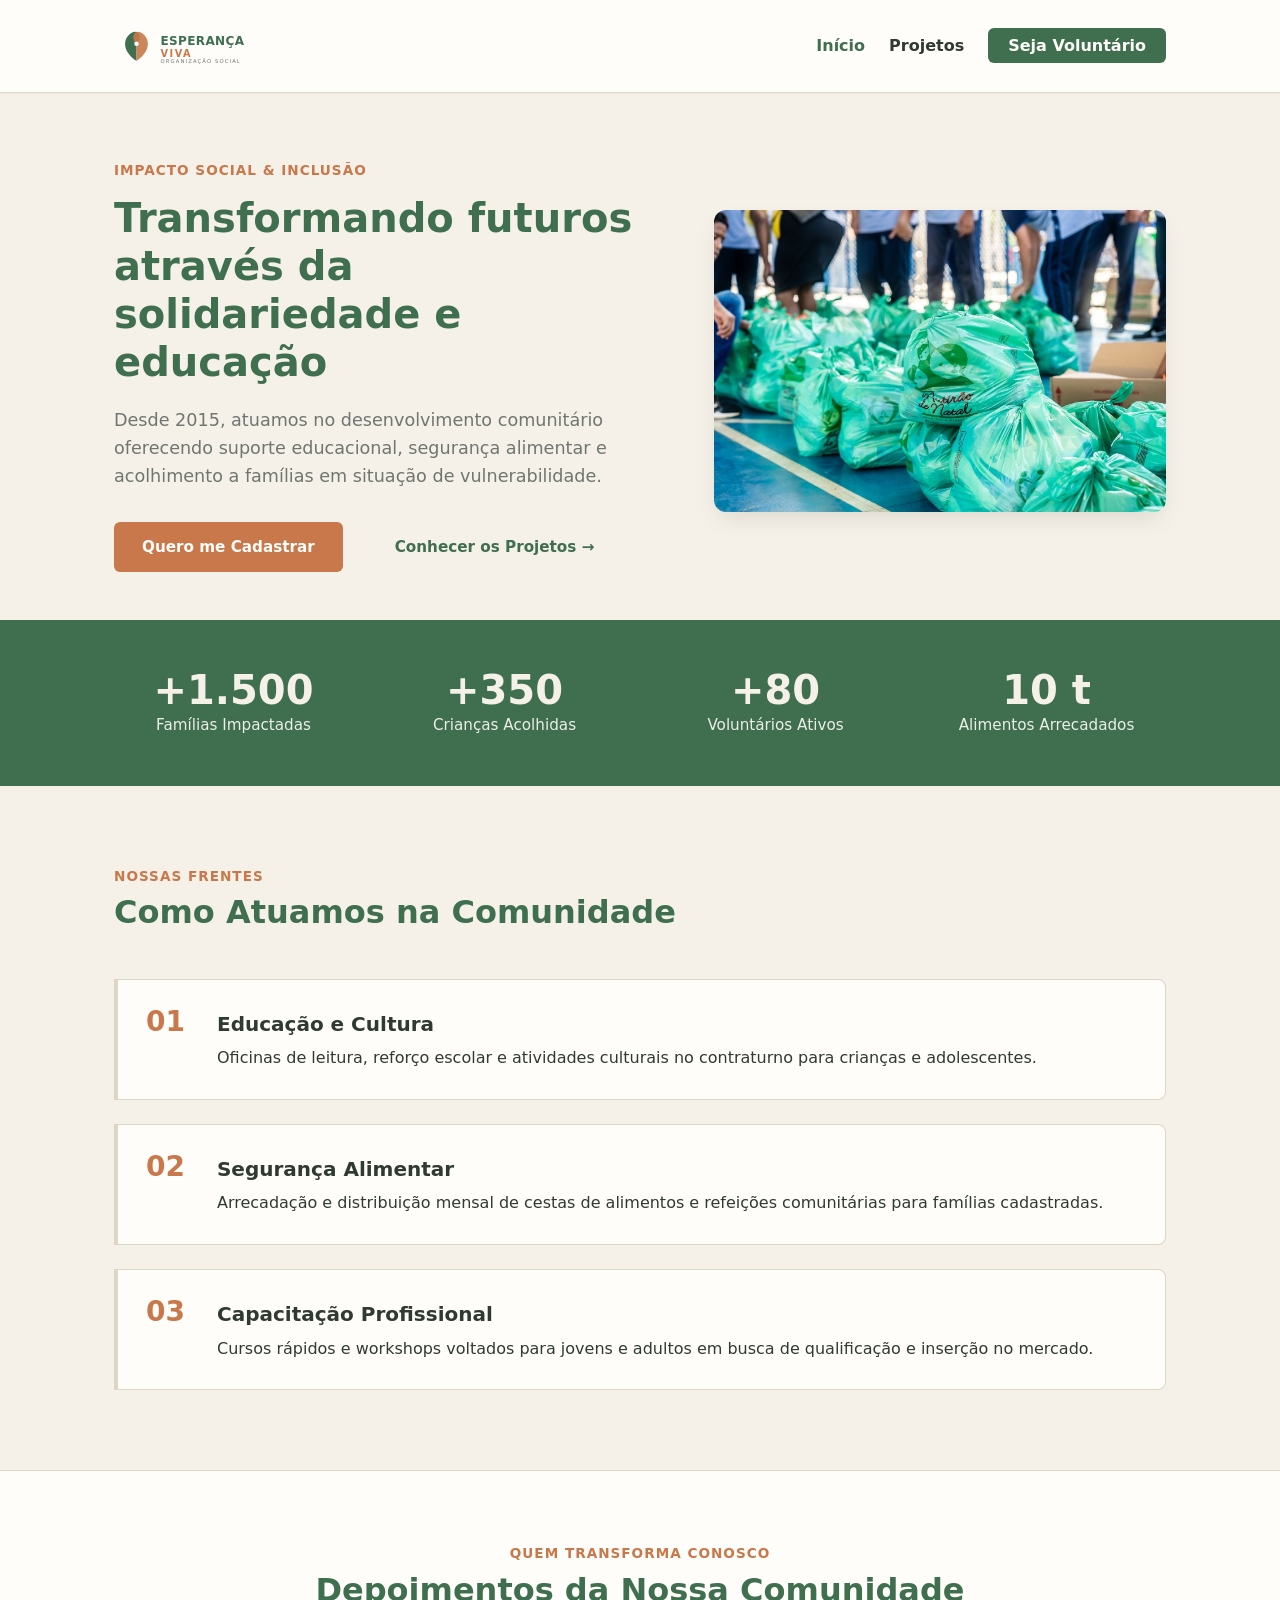
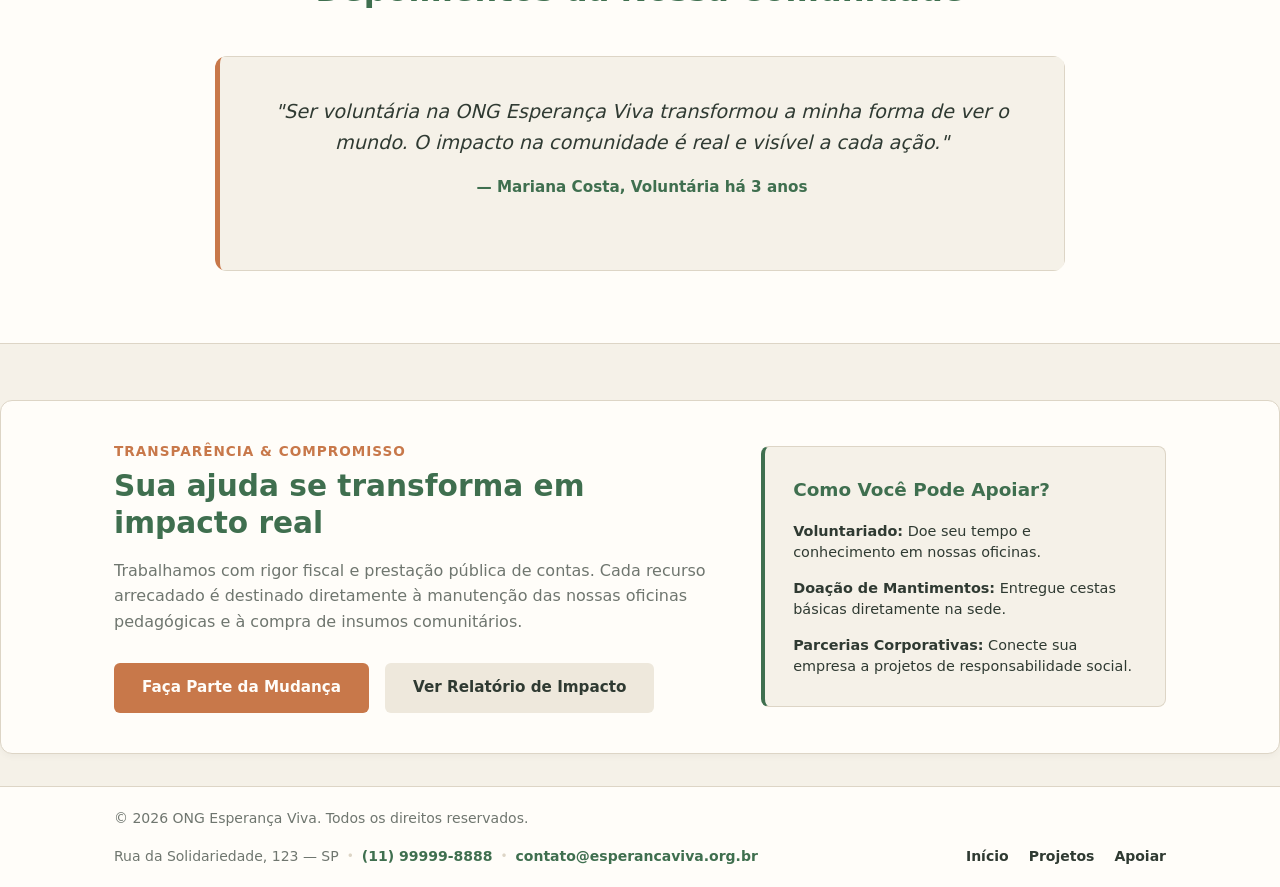
==== index.html @ 97c02c80 "feat: finalização do site institucional da ONG Esperança Viva com validação W3C" ====
<!DOCTYPE html>
<html lang="pt-BR">
<head>
  <meta charset="UTF-8">
  <meta name="viewport" content="width=device-width, initial-scale=1.0">
  <meta name="description" content="ONG Esperança Viva - Promovendo inclusão social, educação e transformação comunitária.">
  <title>ONG Esperança Viva - Transformação e Inclusão Social</title>
  <!-- Favicon do Site -->
  <link rel="icon" type="image/svg+xml" href="assets/img/favicon.svg">
  <link rel="stylesheet" href="assets/css/style.css?v=5.0">
</head>
<body>

  <!-- Cabeçalho Institucional -->
  <header class="header-site">
    <a href="#conteudo-principal" class="sr-only">Pular para o conteúdo principal</a>
    
    <div class="container header-container">
      <a href="index.html" class="logo-container">
        <img src="assets/img/logo.svg" alt="Logotipo da ONG Esperança Viva com duas mãos entrelaçadas formando um coração" width="180" height="60">
      </a>

      <!-- Navegação Principal -->
      <nav aria-label="Navegação Principal">
        <ul>
          <li><a href="index.html" aria-current="page">Início</a></li>
          <li><a href="projetos.html">Projetos</a></li>
          <li><a href="cadastro.html" class="btn-nav">Seja Voluntário</a></li>
        </ul>
      </nav>
    </div>
  </header>

  <!-- Conteúdo Principal -->
  <main id="conteudo-principal">

    <!-- 1. Hero Section Fluida -->
    <section class="hero-section" aria-labelledby="titulo-hero">
      <div class="container hero-grid">
        <div class="hero-textos">
          <span class="tag-destaque">Impacto Social &amp; Inclusão</span>
          <h1 id="titulo-hero">Transformando futuros através da solidariedade e educação</h1>
          <p class="hero-descricao">
            Desde 2015, atuamos no desenvolvimento comunitário oferecendo suporte educacional, 
            segurança alimentar e acolhimento a famílias em situação de vulnerabilidade.
          </p>
          <div class="hero-cta">
            <a href="cadastro.html" class="btn btn-primario">Quero me Cadastrar</a>
            <a href="projetos.html" class="btn btn-link">Conhecer os Projetos &rarr;</a>
          </div>
        </div>
        
        <figure class="hero-media">
          <img src="assets/img/voluntarios-acao.jpeg" 
               alt="Grupo de voluntários sorridentes organizando cestas básicas e material escolar." 
               width="800" height="450">
        </figure>
      </div>
    </section>

    <!-- 2. Faixa de Métricas de Impacto -->
    <section class="metricas-banner" aria-label="Métricas e Impacto Social">
      <div class="container metricas-grid">
        <div class="metrica-item">
          <span class="metrica-numero">+1.500</span>
          <span class="metrica-texto">Famílias Impactadas</span>
        </div>
        <div class="metrica-item">
          <span class="metrica-numero">+350</span>
          <span class="metrica-texto">Crianças Acolhidas</span>
        </div>
        <div class="metrica-item">
          <span class="metrica-numero">+80</span>
          <span class="metrica-texto">Voluntários Ativos</span>
        </div>
        <div class="metrica-item">
          <span class="metrica-numero">10 t</span>
          <span class="metrica-texto">Alimentos Arrecadados</span>
        </div>
      </div>
    </section>

    <!-- 3. Seção Integrada de Pilares de Atuação -->
    <section id="pilares" class="pilares-section" aria-labelledby="titulo-pilares">
      <div class="container">
        <div class="secao-cabecalho">
          <span class="secao-subtitulo">Nossas Frentes</span>
          <h2 id="titulo-pilares">Como Atuamos na Comunidade</h2>
        </div>

        <div class="pilares-lista">
          <article class="pilar-linha">
            <div class="pilar-numero">01</div>
            <div class="pilar-info">
              <h3>Educação e Cultura</h3>
              <p>Oficinas de leitura, reforço escolar e atividades culturais no contraturno para crianças e adolescentes.</p>
            </div>
          </article>

          <article class="pilar-linha">
            <div class="pilar-numero">02</div>
            <div class="pilar-info">
              <h3>Segurança Alimentar</h3>
              <p>Arrecadação e distribuição mensal de cestas de alimentos e refeições comunitárias para famílias cadastradas.</p>
            </div>
          </article>

          <article class="pilar-linha">
            <div class="pilar-numero">03</div>
            <div class="pilar-info">
              <h3>Capacitação Profissional</h3>
              <p>Cursos rápidos e workshops voltados para jovens e adultos em busca de qualificação e inserção no mercado.</p>
            </div>
          </article>
        </div>
      </div>
    </section>

    <!-- Secção de Depoimentos e Prova Social -->
    <section class="depoimento-section" aria-label="Depoimentos e Prova Social">
      <div class="container depoimento-container">
        <div class="secao-cabecalho text-center">
          <span class="secao-subtitulo">Quem Transforma Conosco</span>
          <h2>Depoimentos da Nossa Comunidade</h2>
        </div>

        <div class="carrossel-auto-container">
          <ul class="carrossel-auto-track">
            <!-- Depoimento 1 -->
            <li class="depoimento-card-auto">
              <blockquote>
                <p>"Ser voluntária na ONG Esperança Viva transformou a minha forma de ver o mundo. O impacto na comunidade é real e visível a cada ação."</p>
                <cite>&mdash; Mariana Costa, Voluntária há 3 anos</cite>
              </blockquote>
            </li>

            <!-- Depoimento 2 -->
            <li class="depoimento-card-auto">
              <blockquote>
                <p>"Minha filha desenvolveu a leitura e a confiança depois das oficinas do Projeto Futuro Brilhante. Somos imensamente gratos a todos os educadores."</p>
                <cite>&mdash; Carlos Eduardo, Pai de aluna da comunidade</cite>
              </blockquote>
            </li>

            <!-- Depoimento 3 -->
            <li class="depoimento-card-auto">
              <blockquote>
                <p>"O apoio recebido nas cestas comunitárias deu fôlego para nossa família nos momentos mais difíceis. A acolhida aqui é verdadeiramente humana."</p>
                <cite>&mdash; Ana Paula Souza, Beneficiária do Projeto Prato Cheio</cite>
              </blockquote>
            </li>

            <!-- Depoimento 4 -->
            <li class="depoimento-card-auto">
              <blockquote>
                <p>"Consegui meu primeiro emprego formal após concluir a capacitação profissional na ONG. As aulas práticas fizeram toda a diferença no meu currículo."</p>
                <cite>&mdash; Lucas Mendes, Ex-aluno do Gerando Autonomia</cite>
              </blockquote>
            </li>

            <!-- Depoimento 5 -->
            <li class="depoimento-card-auto">
              <blockquote>
                <p>"A transparência nas contas e a dedicação da equipe nos dão a certeza de que cada doação chega exatamente onde é mais necessária."</p>
                <cite>&mdash; Roberto Silveira, Doador e Parceiro Institucional</cite>
              </blockquote>
            </li>

            <!-- Item duplicado para efeito de loop continuo -->
            <li class="depoimento-card-auto" aria-hidden="true">
              <blockquote>
                <p>"Ser voluntária na ONG Esperança Viva transformou a minha forma de ver o mundo. O impacto na comunidade é real e visível a cada ação."</p>
                <cite>&mdash; Mariana Costa, Voluntária há 3 anos</cite>
              </blockquote>
            </li>
          </ul>
        </div>
      </div>
    </section>

    <!-- 5. Seção de Transparência e Chamada para Engajamento -->
    <section class="transparencia-cta-section" aria-labelledby="titulo-transparencia">
      <div class="container transparencia-grid">
        <div class="transparencia-texto">
          <span class="secao-subtitulo">Transparência &amp; Compromisso</span>
          <h2 id="titulo-transparencia">Sua ajuda se transforma em impacto real</h2>
          <p>
            Trabalhamos com rigor fiscal e prestação pública de contas. Cada recurso arrecadado é destinado 
            diretamente à manutenção das nossas oficinas pedagógicas e à compra de insumos comunitários.
          </p>
          <div class="transparencia-botoes">
            <a href="cadastro.html" class="btn btn-primario">Faça Parte da Mudança</a>
            <a href="projetos.html" class="btn btn-secundario">Ver Relatório de Impacto</a>
          </div>
        </div>
        <div class="transparencia-destaque-box">
          <h3>Como Você Pode Apoiar?</h3>
          <ul>
            <li><strong>Voluntariado:</strong> Doe seu tempo e conhecimento em nossas oficinas.</li>
            <li><strong>Doação de Mantimentos:</strong> Entregue cestas básicas diretamente na sede.</li>
            <li><strong>Parcerias Corporativas:</strong> Conecte sua empresa a projetos de responsabilidade social.</li>
          </ul>
        </div>
      </div>
    </section>

  </main>

  <!-- Rodapé Minimalista com Informações de Contato em Linha -->
  <footer class="footer-site">
    <div class="container footer-compacto-container">
      
      <!-- Lado Esquerdo: Direitos Autorais -->
      <div class="footer-copy">
        <p>&copy; 2026 ONG Esperança Viva. Todos os direitos reservados.</p>
      </div>

      <!-- Lado Central: Contato Horizontal -->
      <address class="footer-contato-linha">
        <span>Rua da Solidariedade, 123 — SP</span>
        <span class="divisor">•</span>
        <a href="tel:+5511999998888">(11) 99999-8888</a>
        <span class="divisor">•</span>
        <a href="mailto:contato@esperancaviva.org.br">contato@esperancaviva.org.br</a>
      </address>

      <!-- Lado Direito: Navegação Rápida -->
      <nav class="footer-links-linha" aria-label="Links do rodapé">
        <ul>
          <li><a href="index.html">Início</a></li>
          <li><a href="projetos.html">Projetos</a></li>
          <li><a href="cadastro.html">Apoiar</a></li>
        </ul>
      </nav>

    </div>
  </footer>

</body>
</html>
---- assets/css/style.css ----
/* ==========================================================================
   1. RESET E VARIÁVEIS DE CORES
   ========================================================================== */
:root {
  --primary-color: #3f6f4f;       /* Verde institucional */
  --primary-hover: #31583e;       /* Verde escuro */
  --accent-color: #c8784a;        /* Terracota */
  --accent-hover: #a95f38;        /* Terracota escuro */
  --secondary-color: #eee8dc;     /* Bege claro */
  --text-main: #2f3a32;           /* Verde-grafite */
  --text-muted: #6f766f;          /* Cinza esverdeado */
  --bg-light: #f5f1e8;            /* Creme de Fundo */
  --white: #fffdf9;               /* Branco quente */
  --border-color: #ddd5c6;        /* Bege acinzentado */
  --focus-ring: #7da286;          /* Verde suave */
}

* {
  box-sizing: border-box;
  margin: 0;
  padding: 0;
}

body {
  font-family: system-ui, -apple-system, BlinkMacSystemFont, "Segoe UI", Roboto, sans-serif;
  line-height: 1.6;
  color: var(--text-main);
  background-color: var(--bg-light);
}

.sr-only {
  position: absolute;
  width: 1px;
  height: 1px;
  padding: 0;
  margin: -1px;
  overflow: hidden;
  clip: rect(0, 0, 0, 0);
  border: 0;
}

/* Container Global Padrão */
.container {
  max-width: 1100px;
  margin: 0 auto;
  padding: 0 1.5rem;
}

/* ==========================================================================
   2. CABEÇALHO E NAVEGAÇÃO
   ========================================================================== */
.header-site {
  background-color: var(--white);
  border-bottom: 1px solid var(--border-color);
  padding: 1rem 0;
  position: sticky;
  top: 0;
  z-index: 100;
  box-shadow: 0 1px 3px rgba(0, 0, 0, 0.03);
}

.header-container {
  display: flex;
  justify-content: space-between;
  align-items: center;
}

.logo-container img {
  display: block;
}

nav ul {
  display: flex;
  list-style: none;
  gap: 1.5rem;
  align-items: center;
}

nav a {
  text-decoration: none;
  color: var(--text-main);
  font-weight: 600;
  padding: 0.5rem 0;
  transition: color 0.2s;
}

nav a[aria-current="page"],
nav a:hover {
  color: var(--primary-color);
}

.btn-nav {
  background-color: var(--primary-color);
  color: var(--white) !important;
  padding: 0.5rem 1.25rem !important;
  border-radius: 6px;
  transition: background-color 0.2s !important;
}

.btn-nav:hover {
  background-color: var(--primary-hover) !important;
}

/* ==========================================================================
   3. ESTRUTURA DA LANDING PAGE (INDEX.HTML)
   ========================================================================== */

/* Hero Section */
.hero-section {
  padding: 4rem 0 3rem 0;
}

.hero-grid {
  display: grid;
  grid-template-columns: 1.1fr 0.9fr;
  gap: 3rem;
  align-items: center;
}

.tag-destaque {
  display: inline-block;
  font-size: 0.85rem;
  font-weight: 700;
  text-transform: uppercase;
  letter-spacing: 1px;
  color: var(--accent-color);
  margin-bottom: 0.75rem;
}

.hero-textos h1 {
  font-size: 2.5rem;
  line-height: 1.2;
  color: var(--primary-color);
  margin-bottom: 1.25rem;
}

.hero-descricao {
  font-size: 1.1rem;
  color: var(--text-muted);
  margin-bottom: 2rem;
}

.hero-cta {
  display: flex;
  align-items: center;
  gap: 1.5rem;
}

.btn-link {
  color: var(--primary-color);
  font-weight: 700;
  text-decoration: none;
}

.btn-link:hover {
  text-decoration: underline;
}

.hero-media img {
  width: 100%;
  height: auto;
  border-radius: 12px;
  box-shadow: 0 10px 25px -5px rgba(0, 0, 0, 0.1);
}

/* Métricas de Impacto */
.metricas-banner {
  background-color: var(--primary-color);
  color: var(--white);
  padding: 3rem 0;
}

.metricas-grid {
  display: grid;
  grid-template-columns: repeat(auto-fit, minmax(200px, 1fr));
  gap: 2rem;
  text-align: center;
}

.metrica-numero {
  display: block;
  font-size: 2.5rem;
  font-weight: 800;
  color: #f5f1e8; 
  line-height: 1.1;
}

.metrica-texto {
  font-size: 0.95rem;
  opacity: 0.9;
}

/* Pilares de Atuação */
.pilares-section {
  padding: 5rem 0;
}

.secao-cabecalho {
  margin-bottom: 2.5rem;
}

.secao-cabecalho.text-center {
  text-align: center;
}

.secao-subtitulo {
  font-size: 0.85rem;
  font-weight: 700;
  text-transform: uppercase;
  letter-spacing: 1px;
  color: var(--accent-color);
  display: block;
}

.secao-cabecalho h2 {
  font-size: 2rem;
  color: var(--primary-color);
}

.pilares-lista {
  display: flex;
  flex-direction: column;
  gap: 1.5rem;
}

.pilar-linha {
  display: flex;
  align-items: flex-start;
  gap: 2rem;
  padding: 1.75rem;
  background-color: var(--white);
  border-left: 4px solid var(--primary-color);
  border-radius: 0 8px 8px 0;
  border: 1px solid var(--border-color);
  border-left-width: 4px;
}

.pilar-numero {
  font-size: 1.75rem;
  font-weight: 800;
  color: var(--accent-color);
  line-height: 1;
}

.pilar-info h3 {
  font-size: 1.25rem;
  margin-bottom: 0.35rem;
}

/* ==========================================================================
   4. CARROSSEL AUTOMÁTICO DE DEPOIMENTOS (SEM MARCADORES/BULLETS)
   ========================================================================== */
.depoimento-section {
  background-color: var(--white);
  border-top: 1px solid var(--border-color);
  border-bottom: 1px solid var(--border-color);
  padding: 4.5rem 0;
}

.carrossel-auto-container {
  max-width: 850px;
  margin: 2rem auto 0 auto;
  overflow: hidden;
  border-radius: 12px;
}

.carrossel-auto-track {
  display: flex;
  width: 600%;
  margin: 0;
  padding: 0;
  list-style: none !important;
  animation: deslizarDepoimentos 22s infinite ease-in-out;
}

/* Pausa a transição ao passar o mouse por cima */
.carrossel-auto-container:hover .carrossel-auto-track {
  animation-play-state: paused;
}

.depoimento-card-auto {
  width: 16.666%;
  list-style: none !important;
  background-color: var(--bg-light);
  border: 1px solid var(--border-color);
  border-left: 5px solid var(--accent-color);
  border-radius: 8px;
  padding: 2.5rem;
  box-sizing: border-box;
  text-align: center;
}

.depoimento-card-auto blockquote p {
  font-size: 1.2rem;
  font-style: italic;
  color: var(--text-main);
  line-height: 1.6;
  margin-bottom: 1rem;
}

.depoimento-card-auto cite {
  display: block;
  font-size: 0.95rem;
  font-weight: 700;
  font-style: normal;
  color: var(--primary-color);
}

@keyframes deslizarDepoimentos {
  0%, 16% { transform: translateX(0%); }
  20%, 36% { transform: translateX(-16.666%); }
  40%, 56% { transform: translateX(-33.333%); }
  60%, 76% { transform: translateX(-50%); }
  80%, 96% { transform: translateX(-66.666%); }
  100% { transform: translateX(-83.333%); }
}

/* ==========================================================================
   5. SEÇÃO DE TRANSPARÊNCIA E RELATÓRIO DE IMPACTO (AJUSTADO E ENQUADRADO)
   ========================================================================== */
.transparencia-cta-section {
  background-color: var(--white);
  border: 1px solid var(--border-color);
  border-radius: 12px;
  margin-top: 3.5rem;
  padding: 2.5rem;
  box-shadow: 0 4px 6px -1px rgba(0, 0, 0, 0.03);
}

.transparencia-container {
  width: 100%;
}

.transparencia-grid {
  display: grid;
  grid-template-columns: 1.2fr 0.8fr;
  gap: 2.5rem;
  align-items: center;
}

.transparencia-texto {
  display: flex;
  flex-direction: column;
}

.transparencia-texto .secao-subtitulo {
  font-size: 0.85rem;
  font-weight: 700;
  text-transform: uppercase;
  letter-spacing: 1px;
  color: var(--accent-color);
  margin-bottom: 0.35rem;
  display: block;
}

.transparencia-texto h2 {
  font-size: 1.85rem;
  color: var(--primary-color);
  margin-bottom: 1rem;
  line-height: 1.25;
}

.transparencia-texto p {
  font-size: 1rem;
  color: var(--text-muted);
  margin-bottom: 1.75rem;
  line-height: 1.6;
}

.transparencia-botoes {
  display: flex;
  gap: 1rem;
  flex-wrap: wrap;
}

/* Cartão Interno de Destaques */
.transparencia-destaque-box {
  background-color: var(--bg-light);
  border: 1px solid var(--border-color);
  border-left: 4px solid var(--primary-color);
  padding: 1.75rem;
  border-radius: 8px;
  box-sizing: border-box;
}

.transparencia-destaque-box h3 {
  font-size: 1.15rem;
  color: var(--primary-color);
  margin-bottom: 1rem;
}

.transparencia-destaque-box ul {
  list-style: none !important;
  padding: 0 !important;
  margin: 0 !important;
  display: flex;
  flex-direction: column;
  gap: 0.85rem;
}

.transparencia-destaque-box li {
  font-size: 0.9rem;
  color: var(--text-main);
  line-height: 1.5;
}

/* ==========================================================================
   6. PÁGINA DE PROJETOS (PROJETOS.HTML)
   ========================================================================== */
.secao-projetos-page {
  padding: 3rem 1.5rem 4rem 1.5rem;
}

.projetos-intro {
  margin-bottom: 2.5rem;
}

.projetos-intro h1 {
  font-size: 2.25rem;
  color: var(--primary-color);
  margin-bottom: 0.75rem;
}

.projetos-intro p {
  font-size: 1.1rem;
  color: var(--text-muted);
  max-width: 850px;
}

.secao-titulo-interna {
  font-size: 1.5rem;
  color: var(--primary-color);
  margin-bottom: 1.5rem;
}

.projetos-grid {
  display: grid;
  grid-template-columns: repeat(auto-fit, minmax(320px, 1fr));
  gap: 2rem;
}

.card-projeto {
  background-color: var(--white);
  border: 1px solid var(--border-color);
  border-radius: 10px;
  padding: 1.75rem;
  display: flex;
  flex-direction: column;
  box-shadow: 0 4px 6px -1px rgba(0, 0, 0, 0.03);
}

.card-projeto h3 {
  font-size: 1.35rem;
  color: var(--primary-color);
  margin-bottom: 0.5rem;
}

.tag-publico {
  font-size: 0.9rem;
  color: var(--text-muted);
  margin-bottom: 1rem;
}

.projeto-media {
  margin-top: auto;
  padding-top: 1.25rem;
  text-align: center;
}

.projeto-media img {
  width: 100%;
  height: 220px;
  object-fit: cover;
  border-radius: 8px;
}

.projeto-media figcaption {
  font-size: 0.85rem;
  color: var(--text-muted);
  margin-top: 0.5rem;
}

/* ==========================================================================
   7. BOTÕES E FORMULÁRIO DE CADASTRO (CADASTRO.HTML)
   ========================================================================== */
.btn {
  padding: 0.8rem 1.75rem;
  border: none;
  border-radius: 6px;
  font-weight: bold;
  font-size: 0.95rem;
  cursor: pointer;
  transition: background-color 0.2s;
  text-decoration: none;
  display: inline-block;
}

.btn-primario {
  background-color: var(--accent-color);
  color: var(--white);
}

.btn-primario:hover {
  background-color: var(--accent-hover);
}

.btn-secundario {
  background-color: var(--secondary-color);
  color: var(--text-main);
}

.btn-secundario:hover {
  background-color: #e3dccd;
}

fieldset {
  border: 1px solid var(--border-color);
  border-radius: 10px;
  padding: 1.75rem;
  margin-bottom: 1.5rem;
  background-color: var(--white);
}

legend {
  font-weight: 700;
  color: var(--primary-color);
  padding: 0 0.5rem;
  font-size: 1.1rem;
}

.form-grid {
  display: flex;
  flex-wrap: wrap;
  gap: 1.25rem;
  margin-top: 0.5rem;
}

.campo-grupo {
  display: flex;
  flex-direction: column;
  gap: 0.35rem;
  flex: 1 1 calc(50% - 1.25rem);
  min-width: 250px;
}

.campo-grupo.col-12 {
  flex: 1 1 100%;
}

label {
  font-weight: 600;
  font-size: 0.9rem;
  color: var(--text-main);
}

input, select, textarea {
  width: 100%;
  padding: 0.7rem 0.85rem;
  border: 1.5px solid var(--border-color);
  border-radius: 6px;
  font-size: 0.95rem;
  color: var(--text-main);
  background-color: var(--white);
  outline: none;
  transition: border-color 0.2s, box-shadow 0.2s;
}

input:focus, select:focus, textarea:focus {
  border-color: var(--primary-color);
  box-shadow: 0 0 0 3px rgba(63, 111, 79, 0.2);
}

small {
  color: var(--text-muted);
  font-size: 0.78rem;
}

.acoes-form {
  display: flex;
  gap: 1rem;
  margin-top: 1rem;
}

/* ==========================================================================
   8. RODAPÉ MINIMALISTA E COMPACTO
   ========================================================================== */
.footer-site {
  background-color: var(--white);
  border-top: 1px solid var(--border-color);
  padding: 1.25rem 0;
  margin-top: 2rem;
}

.footer-compacto-container {
  display: flex;
  justify-content: space-between;
  align-items: center;
  flex-wrap: wrap;
  gap: 1rem;
  font-size: 0.875rem;
  color: var(--text-muted);
}

.footer-copy p {
  margin: 0;
  color: var(--text-muted);
}

.footer-contato-linha {
  font-style: normal;
  display: flex;
  align-items: center;
  gap: 0.5rem;
  flex-wrap: wrap;
}

.footer-contato-linha a {
  color: var(--primary-color);
  text-decoration: none;
  font-weight: 600;
}

.footer-contato-linha a:hover {
  text-decoration: underline;
}

.footer-contato-linha .divisor {
  color: var(--border-color);
  font-size: 0.75rem;
}

.footer-links-linha ul {
  display: flex;
  list-style: none;
  gap: 1.25rem;
  margin: 0;
  padding: 0;
}

.footer-links-linha a {
  color: var(--text-main);
  text-decoration: none;
  font-weight: 600;
  transition: color 0.2s;
}

.footer-links-linha a:hover {
  color: var(--primary-color);
}

/* ==========================================================================
   9. RESPONSIVIDADE (MOBILE & TABLETS)
   ========================================================================== */
@media (max-width: 850px) {
  .hero-grid,
  .transparencia-grid {
    grid-template-columns: 1fr;
    gap: 2rem;
  }

  .transparencia-cta-section {
    padding: 1.5rem;
  }
  
  .hero-botoes, .hero-cta, .transparencia-botoes {
    justify-content: center;
  }

  .header-container {
    flex-direction: column;
    gap: 1rem;
  }

  .pilar-linha {
    flex-direction: column;
    gap: 0.5rem;
  }

  .footer-compacto-container {
    flex-direction: column;
    text-align: center;
    justify-content: center;
    gap: 0.75rem;
  }

  .footer-contato-linha {
    justify-content: center;
  }

  .campo-grupo {
    flex: 1 1 100%;
  }
}
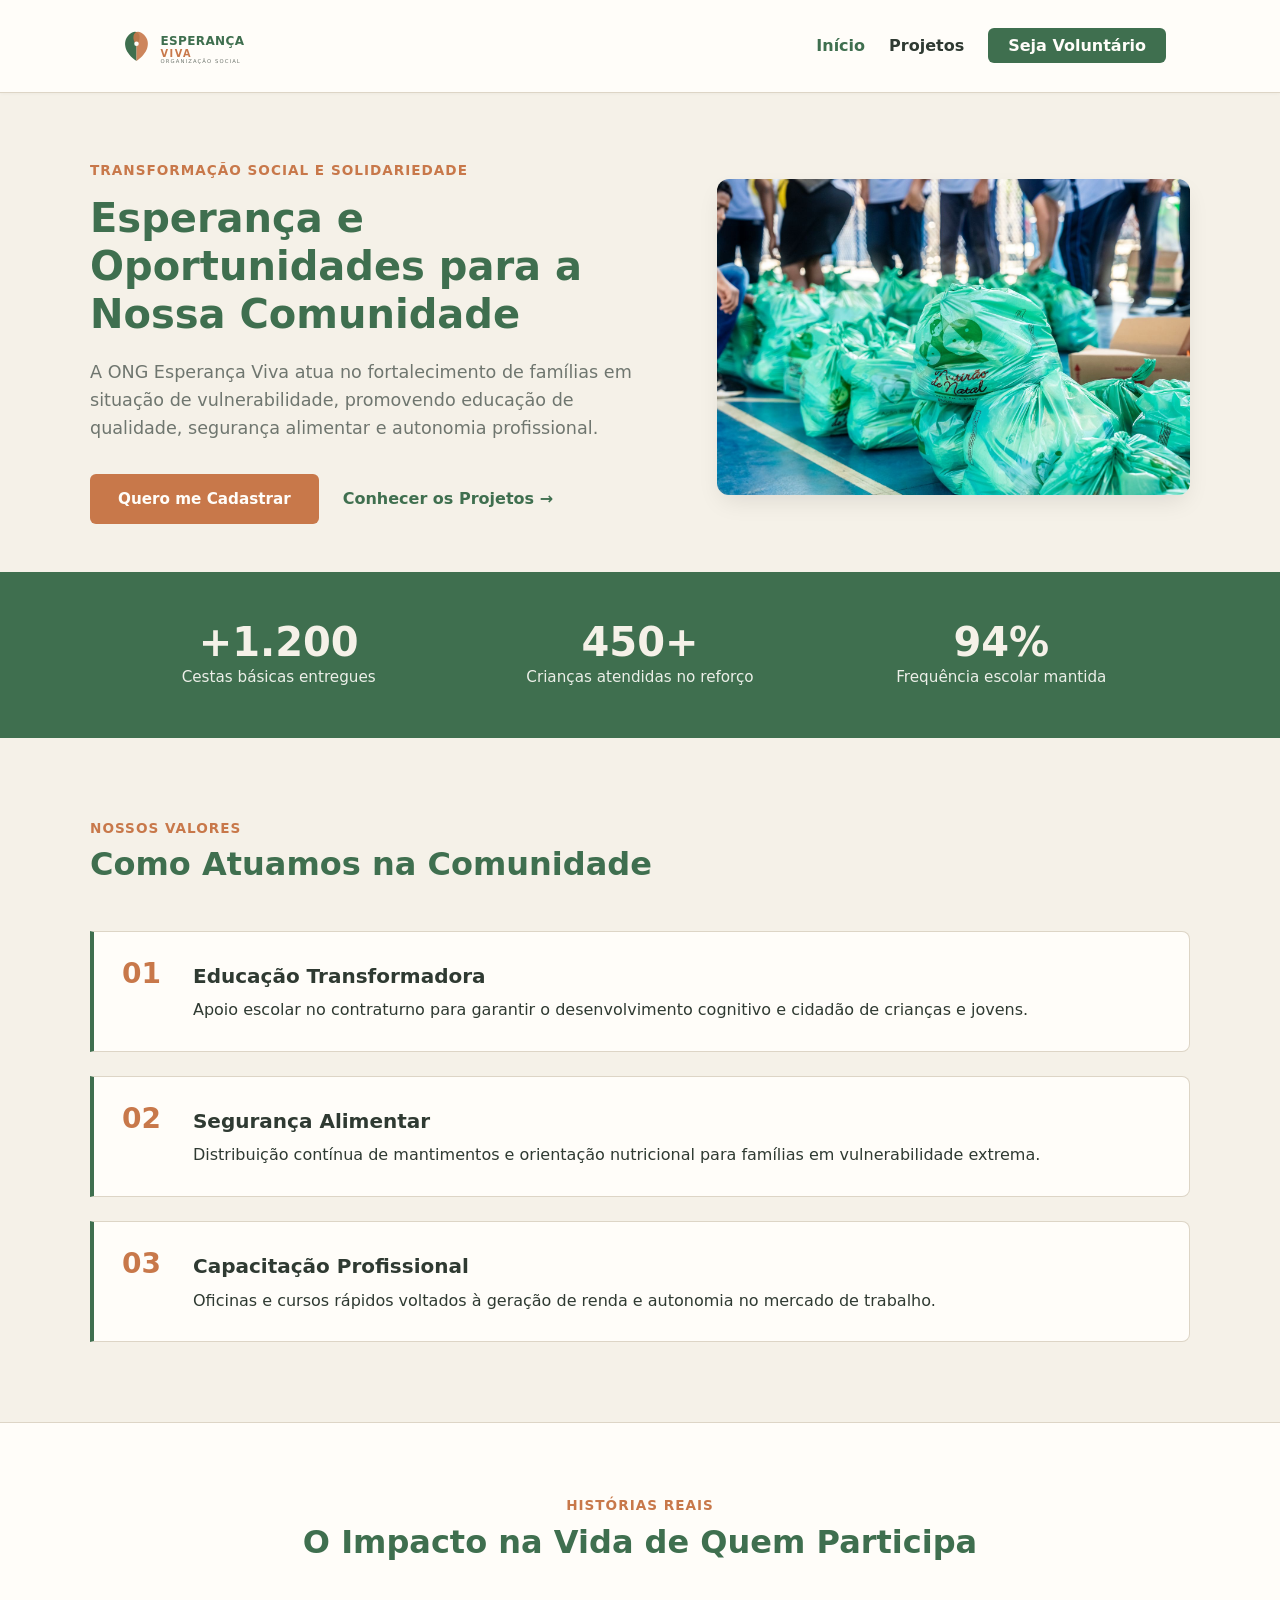
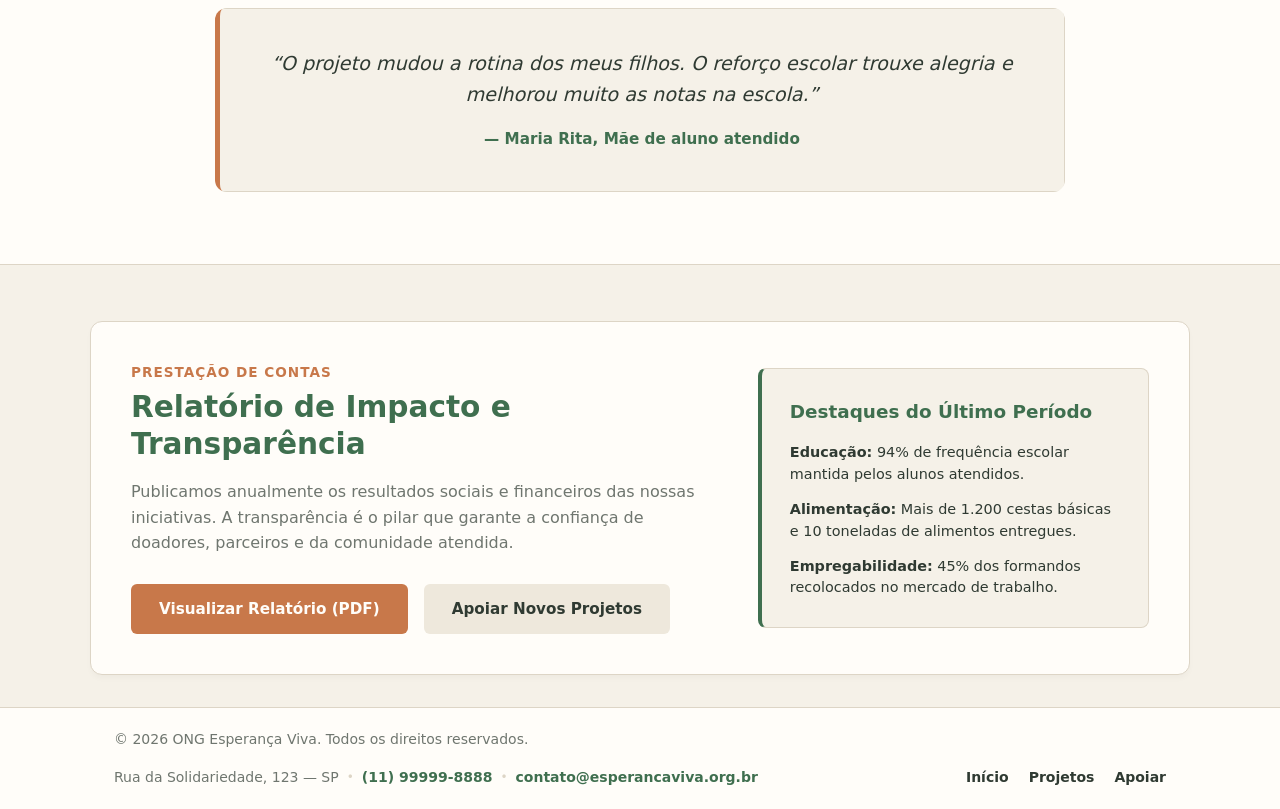
==== commit 1d1c41e4: "fix: ajustes de toasts e alertas" ====
--- a/index.html
+++ b/index.html
@@ -3,24 +3,19 @@
 <head>
   <meta charset="UTF-8">
   <meta name="viewport" content="width=device-width, initial-scale=1.0">
-  <meta name="description" content="ONG Esperança Viva - Promovendo inclusão social, educação e transformação comunitária.">
-  <title>ONG Esperança Viva - Transformação e Inclusão Social</title>
-  <!-- Favicon do Site -->
+  <meta name="description" content="Site institucional da ONG Esperança Viva. Transformando vidas através da educação, combate à fome e capacitação.">
+  <title>Início - ONG Esperança Viva</title>
   <link rel="icon" type="image/svg+xml" href="assets/img/favicon.svg">
-  <link rel="stylesheet" href="assets/css/style.css?v=5.0">
+  <link rel="stylesheet" href="assets/css/style.css?v=8.0">
 </head>
 <body>
 
-  <!-- Cabeçalho Institucional -->
   <header class="header-site">
     <a href="#conteudo-principal" class="sr-only">Pular para o conteúdo principal</a>
-    
     <div class="container header-container">
       <a href="index.html" class="logo-container">
-        <img src="assets/img/logo.svg" alt="Logotipo da ONG Esperança Viva com duas mãos entrelaçadas formando um coração" width="180" height="60">
+        <img src="assets/img/logo.svg" alt="Logotipo da ONG Esperança Viva" width="180" height="60">
       </a>
-
-      <!-- Navegação Principal -->
       <nav aria-label="Navegação Principal">
         <ul>
           <li><a href="index.html" aria-current="page">Início</a></li>
@@ -31,146 +26,119 @@
     </div>
   </header>
 
-  <!-- Conteúdo Principal -->
   <main id="conteudo-principal">
-
-    <!-- 1. Hero Section Fluida -->
-    <section class="hero-section" aria-labelledby="titulo-hero">
-      <div class="container hero-grid">
+    <section class="hero-section container" aria-labelledby="titulo-principal">
+      <div class="hero-grid">
         <div class="hero-textos">
-          <span class="tag-destaque">Impacto Social &amp; Inclusão</span>
-          <h1 id="titulo-hero">Transformando futuros através da solidariedade e educação</h1>
+          <span class="tag-destaque">Transformação Social e Solidariedade</span>
+          <h1 id="titulo-principal">Esperança e Oportunidades para a Nossa Comunidade</h1>
           <p class="hero-descricao">
-            Desde 2015, atuamos no desenvolvimento comunitário oferecendo suporte educacional, 
-            segurança alimentar e acolhimento a famílias em situação de vulnerabilidade.
+            A ONG Esperança Viva atua no fortalecimento de famílias em situação de vulnerabilidade, 
+            promovendo educação de qualidade, segurança alimentar e autonomia profissional.
           </p>
           <div class="hero-cta">
             <a href="cadastro.html" class="btn btn-primario">Quero me Cadastrar</a>
-            <a href="projetos.html" class="btn btn-link">Conhecer os Projetos &rarr;</a>
-          </div>
-        </div>
-        
-        <figure class="hero-media">
-          <img src="assets/img/voluntarios-acao.jpeg" 
-               alt="Grupo de voluntários sorridentes organizando cestas básicas e material escolar." 
-               width="800" height="450">
-        </figure>
-      </div>
-    </section>
-
-    <!-- 2. Faixa de Métricas de Impacto -->
-    <section class="metricas-banner" aria-label="Métricas e Impacto Social">
+            <a href="projetos.html" class="btn-link">Conhecer os Projetos &rarr;</a>
+          </div>
+        </div>
+        <div class="hero-media">
+          <figure>
+            <img src="assets/img/voluntarios-acao.jpeg" alt="Grupo de voluntários organizando doações." width="800" height="450">
+            <figcaption class="sr-only">Voluntários reunidos em ação comunitária.</figcaption>
+          </figure>
+        </div>
+      </div>
+    </section>
+
+    <section class="metricas-banner" aria-label="Indicadores de Impacto Social">
       <div class="container metricas-grid">
         <div class="metrica-item">
-          <span class="metrica-numero">+1.500</span>
-          <span class="metrica-texto">Famílias Impactadas</span>
+          <span class="metrica-numero">+1.200</span>
+          <span class="metrica-texto">Cestas básicas entregues</span>
         </div>
         <div class="metrica-item">
-          <span class="metrica-numero">+350</span>
-          <span class="metrica-texto">Crianças Acolhidas</span>
+          <span class="metrica-numero">450+</span>
+          <span class="metrica-texto">Crianças atendidas no reforço</span>
         </div>
         <div class="metrica-item">
-          <span class="metrica-numero">+80</span>
-          <span class="metrica-texto">Voluntários Ativos</span>
-        </div>
-        <div class="metrica-item">
-          <span class="metrica-numero">10 t</span>
-          <span class="metrica-texto">Alimentos Arrecadados</span>
-        </div>
-      </div>
-    </section>
-
-    <!-- 3. Seção Integrada de Pilares de Atuação -->
-    <section id="pilares" class="pilares-section" aria-labelledby="titulo-pilares">
+          <span class="metrica-numero">94%</span>
+          <span class="metrica-texto">Frequência escolar mantida</span>
+        </div>
+      </div>
+    </section>
+
+    <section class="pilares-section container" aria-labelledby="titulo-pilares">
+      <div class="secao-cabecalho">
+        <span class="secao-subtitulo">Nossos Valores</span>
+        <h2 id="titulo-pilares">Como Atuamos na Comunidade</h2>
+      </div>
+      <div class="pilares-lista">
+        <article class="pilar-linha">
+          <span class="pilar-numero" aria-hidden="true">01</span>
+          <div class="pilar-info">
+            <h3>Educação Transformadora</h3>
+            <p>Apoio escolar no contraturno para garantir o desenvolvimento cognitivo e cidadão de crianças e jovens.</p>
+          </div>
+        </article>
+        <article class="pilar-linha">
+          <span class="pilar-numero" aria-hidden="true">02</span>
+          <div class="pilar-info">
+            <h3>Segurança Alimentar</h3>
+            <p>Distribuição contínua de mantimentos e orientação nutricional para famílias em vulnerabilidade extrema.</p>
+          </div>
+        </article>
+        <article class="pilar-linha">
+          <span class="pilar-numero" aria-hidden="true">03</span>
+          <div class="pilar-info">
+            <h3>Capacitação Profissional</h3>
+            <p>Oficinas e cursos rápidos voltados à geração de renda e autonomia no mercado de trabalho.</p>
+          </div>
+        </article>
+      </div>
+    </section>
+
+    <section class="depoimento-section" aria-labelledby="titulo-depoimentos">
       <div class="container">
-        <div class="secao-cabecalho">
-          <span class="secao-subtitulo">Nossas Frentes</span>
-          <h2 id="titulo-pilares">Como Atuamos na Comunidade</h2>
-        </div>
-
-        <div class="pilares-lista">
-          <article class="pilar-linha">
-            <div class="pilar-numero">01</div>
-            <div class="pilar-info">
-              <h3>Educação e Cultura</h3>
-              <p>Oficinas de leitura, reforço escolar e atividades culturais no contraturno para crianças e adolescentes.</p>
-            </div>
-          </article>
-
-          <article class="pilar-linha">
-            <div class="pilar-numero">02</div>
-            <div class="pilar-info">
-              <h3>Segurança Alimentar</h3>
-              <p>Arrecadação e distribuição mensal de cestas de alimentos e refeições comunitárias para famílias cadastradas.</p>
-            </div>
-          </article>
-
-          <article class="pilar-linha">
-            <div class="pilar-numero">03</div>
-            <div class="pilar-info">
-              <h3>Capacitação Profissional</h3>
-              <p>Cursos rápidos e workshops voltados para jovens e adultos em busca de qualificação e inserção no mercado.</p>
-            </div>
-          </article>
-        </div>
-      </div>
-    </section>
-
-    <!-- Secção de Depoimentos e Prova Social -->
-    <section class="depoimento-section" aria-label="Depoimentos e Prova Social">
-      <div class="container depoimento-container">
         <div class="secao-cabecalho text-center">
-          <span class="secao-subtitulo">Quem Transforma Conosco</span>
-          <h2>Depoimentos da Nossa Comunidade</h2>
-        </div>
-
+          <span class="secao-subtitulo">Histórias Reais</span>
+          <h2 id="titulo-depoimentos">O Impacto na Vida de Quem Participa</h2>
+        </div>
         <div class="carrossel-auto-container">
           <ul class="carrossel-auto-track">
-            <!-- Depoimento 1 -->
-            <li class="depoimento-card-auto">
-              <blockquote>
-                <p>"Ser voluntária na ONG Esperança Viva transformou a minha forma de ver o mundo. O impacto na comunidade é real e visível a cada ação."</p>
-                <cite>&mdash; Mariana Costa, Voluntária há 3 anos</cite>
-              </blockquote>
-            </li>
-
-            <!-- Depoimento 2 -->
-            <li class="depoimento-card-auto">
-              <blockquote>
-                <p>"Minha filha desenvolveu a leitura e a confiança depois das oficinas do Projeto Futuro Brilhante. Somos imensamente gratos a todos os educadores."</p>
-                <cite>&mdash; Carlos Eduardo, Pai de aluna da comunidade</cite>
-              </blockquote>
-            </li>
-
-            <!-- Depoimento 3 -->
-            <li class="depoimento-card-auto">
-              <blockquote>
-                <p>"O apoio recebido nas cestas comunitárias deu fôlego para nossa família nos momentos mais difíceis. A acolhida aqui é verdadeiramente humana."</p>
-                <cite>&mdash; Ana Paula Souza, Beneficiária do Projeto Prato Cheio</cite>
-              </blockquote>
-            </li>
-
-            <!-- Depoimento 4 -->
-            <li class="depoimento-card-auto">
-              <blockquote>
-                <p>"Consegui meu primeiro emprego formal após concluir a capacitação profissional na ONG. As aulas práticas fizeram toda a diferença no meu currículo."</p>
-                <cite>&mdash; Lucas Mendes, Ex-aluno do Gerando Autonomia</cite>
-              </blockquote>
-            </li>
-
-            <!-- Depoimento 5 -->
-            <li class="depoimento-card-auto">
-              <blockquote>
-                <p>"A transparência nas contas e a dedicação da equipe nos dão a certeza de que cada doação chega exatamente onde é mais necessária."</p>
-                <cite>&mdash; Roberto Silveira, Doador e Parceiro Institucional</cite>
-              </blockquote>
-            </li>
-
-            <!-- Item duplicado para efeito de loop continuo -->
-            <li class="depoimento-card-auto" aria-hidden="true">
-              <blockquote>
-                <p>"Ser voluntária na ONG Esperança Viva transformou a minha forma de ver o mundo. O impacto na comunidade é real e visível a cada ação."</p>
-                <cite>&mdash; Mariana Costa, Voluntária há 3 anos</cite>
+            <li class="depoimento-card-auto">
+              <blockquote>
+                <p>&ldquo;O projeto mudou a rotina dos meus filhos. O reforço escolar trouxe alegria e melhorou muito as notas na escola.&rdquo;</p>
+                <cite>&mdash; Maria Rita, Mãe de aluno atendido</cite>
+              </blockquote>
+            </li>
+            <li class="depoimento-card-auto">
+              <blockquote>
+                <p>&ldquo;Ser voluntário na Esperança Viva abriu meus olhos para a força da união comunitária. É uma experiência transformadora.&rdquo;</p>
+                <cite>&mdash; Carlos Eduardo, Voluntário de Informática</cite>
+              </blockquote>
+            </li>
+            <li class="depoimento-card-auto">
+              <blockquote>
+                <p>&ldquo;Com as oficinas consegui meu primeiro emprego formal. Hoje tenho estabilidade e perspectiva de futuro.&rdquo;</p>
+                <cite>&mdash; Beatriz Souza, Ex-aluna e Empregada</cite>
+              </blockquote>
+            </li>
+            <li class="depoimento-card-auto">
+              <blockquote>
+                <p>&ldquo;O projeto mudou a rotina dos meus filhos. O reforço escolar trouxe alegria e melhorou muito as notas na escola.&rdquo;</p>
+                <cite>&mdash; Maria Rita, Mãe de aluno atendido</cite>
+              </blockquote>
+            </li>
+            <li class="depoimento-card-auto">
+              <blockquote>
+                <p>&ldquo;Ser voluntário na Esperança Viva abriu meus olhos para a força da união comunitária. É uma experiência transformadora.&rdquo;</p>
+                <cite>&mdash; Carlos Eduardo, Voluntário de Informática</cite>
+              </blockquote>
+            </li>
+            <li class="depoimento-card-auto">
+              <blockquote>
+                <p>&ldquo;Com as oficinas consegui meu primeiro emprego formal. Hoje tenho estabilidade e perspectiva de futuro.&rdquo;</p>
+                <cite>&mdash; Beatriz Souza, Ex-aluna e Empregada</cite>
               </blockquote>
             </li>
           </ul>
@@ -178,53 +146,46 @@
       </div>
     </section>
 
-    <!-- 5. Seção de Transparência e Chamada para Engajamento -->
-    <section class="transparencia-cta-section" aria-labelledby="titulo-transparencia">
-      <div class="container transparencia-grid">
-        <div class="transparencia-texto">
-          <span class="secao-subtitulo">Transparência &amp; Compromisso</span>
-          <h2 id="titulo-transparencia">Sua ajuda se transforma em impacto real</h2>
-          <p>
-            Trabalhamos com rigor fiscal e prestação pública de contas. Cada recurso arrecadado é destinado 
-            diretamente à manutenção das nossas oficinas pedagógicas e à compra de insumos comunitários.
-          </p>
-          <div class="transparencia-botoes">
-            <a href="cadastro.html" class="btn btn-primario">Faça Parte da Mudança</a>
-            <a href="projetos.html" class="btn btn-secundario">Ver Relatório de Impacto</a>
-          </div>
-        </div>
-        <div class="transparencia-destaque-box">
-          <h3>Como Você Pode Apoiar?</h3>
-          <ul>
-            <li><strong>Voluntariado:</strong> Doe seu tempo e conhecimento em nossas oficinas.</li>
-            <li><strong>Doação de Mantimentos:</strong> Entregue cestas básicas diretamente na sede.</li>
-            <li><strong>Parcerias Corporativas:</strong> Conecte sua empresa a projetos de responsabilidade social.</li>
-          </ul>
-        </div>
-      </div>
-    </section>
-
+    <section class="transparencia-cta-section container" aria-labelledby="titulo-relatorio">
+      <div class="transparencia-container">
+        <div class="transparencia-grid">
+          <div class="transparencia-texto">
+            <span class="secao-subtitulo">Prestação de Contas</span>
+            <h2 id="titulo-relatorio">Relatório de Impacto e Transparência</h2>
+            <p>
+              Publicamos anualmente os resultados sociais e financeiros das nossas iniciativas. 
+              A transparência é o pilar que garante a confiança de doadores, parceiros e da comunidade atendida.
+            </p>
+            <div class="transparencia-botoes">
+              <a href="relatorio-impacto.html" target="_blank" class="btn btn-primario">Visualizar Relatório (PDF)</a>
+              <a href="cadastro.html" class="btn btn-secundario">Apoiar Novos Projetos</a>
+            </div>
+          </div>
+          <div class="transparencia-destaque-box">
+            <h3>Destaques do Último Período</h3>
+            <ul>
+              <li><strong>Educação:</strong> 94% de frequência escolar mantida pelos alunos atendidos.</li>
+              <li><strong>Alimentação:</strong> Mais de 1.200 cestas básicas e 10 toneladas de alimentos entregues.</li>
+              <li><strong>Empregabilidade:</strong> 45% dos formandos recolocados no mercado de trabalho.</li>
+            </ul>
+          </div>
+        </div>
+      </div>
+    </section>
   </main>
 
-  <!-- Rodapé Minimalista com Informações de Contato em Linha -->
   <footer class="footer-site">
     <div class="container footer-compacto-container">
-      
-      <!-- Lado Esquerdo: Direitos Autorais -->
       <div class="footer-copy">
         <p>&copy; 2026 ONG Esperança Viva. Todos os direitos reservados.</p>
       </div>
-
-      <!-- Lado Central: Contato Horizontal -->
       <address class="footer-contato-linha">
         <span>Rua da Solidariedade, 123 — SP</span>
-        <span class="divisor">•</span>
+        <span class="divisor" aria-hidden="true">•</span>
         <a href="tel:+5511999998888">(11) 99999-8888</a>
-        <span class="divisor">•</span>
+        <span class="divisor" aria-hidden="true">•</span>
         <a href="mailto:contato@esperancaviva.org.br">contato@esperancaviva.org.br</a>
       </address>
-
-      <!-- Lado Direito: Navegação Rápida -->
       <nav class="footer-links-linha" aria-label="Links do rodapé">
         <ul>
           <li><a href="index.html">Início</a></li>
@@ -232,7 +193,6 @@
           <li><a href="cadastro.html">Apoiar</a></li>
         </ul>
       </nav>
-
     </div>
   </footer>
 
--- a/assets/css/style.css
+++ b/assets/css/style.css
@@ -104,8 +104,6 @@
 /* ==========================================================================
    3. ESTRUTURA DA LANDING PAGE (INDEX.HTML)
    ========================================================================== */
-
-/* Hero Section */
 .hero-section {
   padding: 4rem 0 3rem 0;
 }
@@ -229,10 +227,9 @@
   gap: 2rem;
   padding: 1.75rem;
   background-color: var(--white);
-  border-left: 4px solid var(--primary-color);
   border-radius: 0 8px 8px 0;
   border: 1px solid var(--border-color);
-  border-left-width: 4px;
+  border-left: 4px solid var(--primary-color);
 }
 
 .pilar-numero {
@@ -248,7 +245,7 @@
 }
 
 /* ==========================================================================
-   4. CARROSSEL AUTOMÁTICO DE DEPOIMENTOS (SEM MARCADORES/BULLETS)
+   4. CARROSSEL AUTOMÁTICO DE DEPOIMENTOS
    ========================================================================== */
 .depoimento-section {
   background-color: var(--white);
@@ -273,7 +270,6 @@
   animation: deslizarDepoimentos 22s infinite ease-in-out;
 }
 
-/* Pausa a transição ao passar o mouse por cima */
 .carrossel-auto-container:hover .carrossel-auto-track {
   animation-play-state: paused;
 }
@@ -316,7 +312,7 @@
 }
 
 /* ==========================================================================
-   5. SEÇÃO DE TRANSPARÊNCIA E RELATÓRIO DE IMPACTO (AJUSTADO E ENQUADRADO)
+   5. SEÇÃO DE TRANSPARÊNCIA E RELATÓRIO DE IMPACTO
    ========================================================================== */
 .transparencia-cta-section {
   background-color: var(--white);
@@ -373,7 +369,6 @@
   flex-wrap: wrap;
 }
 
-/* Cartão Interno de Destaques */
 .transparencia-destaque-box {
   background-color: var(--bg-light);
   border: 1px solid var(--border-color);
@@ -690,4 +685,48 @@
   .campo-grupo {
     flex: 1 1 100%;
   }
+}
+
+/* ==========================================================================
+   COMPONENTE: TOAST / NOTIFICAÇÃO FLUTUANTE
+   ========================================================================== */
+.toast-notificacao {
+  position: fixed;
+  bottom: 20px;
+  right: 20px;
+  background-color: var(--text-main);
+  color: var(--white);
+  padding: 0.85rem 1.25rem;
+  border-radius: 8px;
+  box-shadow: 0 4px 12px rgba(0, 0, 0, 0.15);
+  font-size: 0.9rem;
+  z-index: 9999;
+  display: flex;
+  align-items: center;
+  gap: 0.75rem;
+}
+
+
+/* ==========================================================================
+   COMPONENTE: BADGES DE STATUS (PÁGINA DE PROJETOS)
+   ========================================================================== */
+.badge-status {
+  display: inline-block;
+  padding: 0.25rem 0.75rem;
+  font-size: 0.75rem;
+  font-weight: 700;
+  text-transform: uppercase;
+  border-radius: 50px;
+  margin-bottom: 0.75rem;
+  letter-spacing: 0.5px;
+}
+
+.badge-ativo {
+  background-color: rgba(63, 111, 79, 0.15);
+  color: var(--primary-color);
+}
+
+.badge-pausado {
+  background-color: rgba(200, 120, 74, 0.15);
+  color: var(--accent-color);
 }
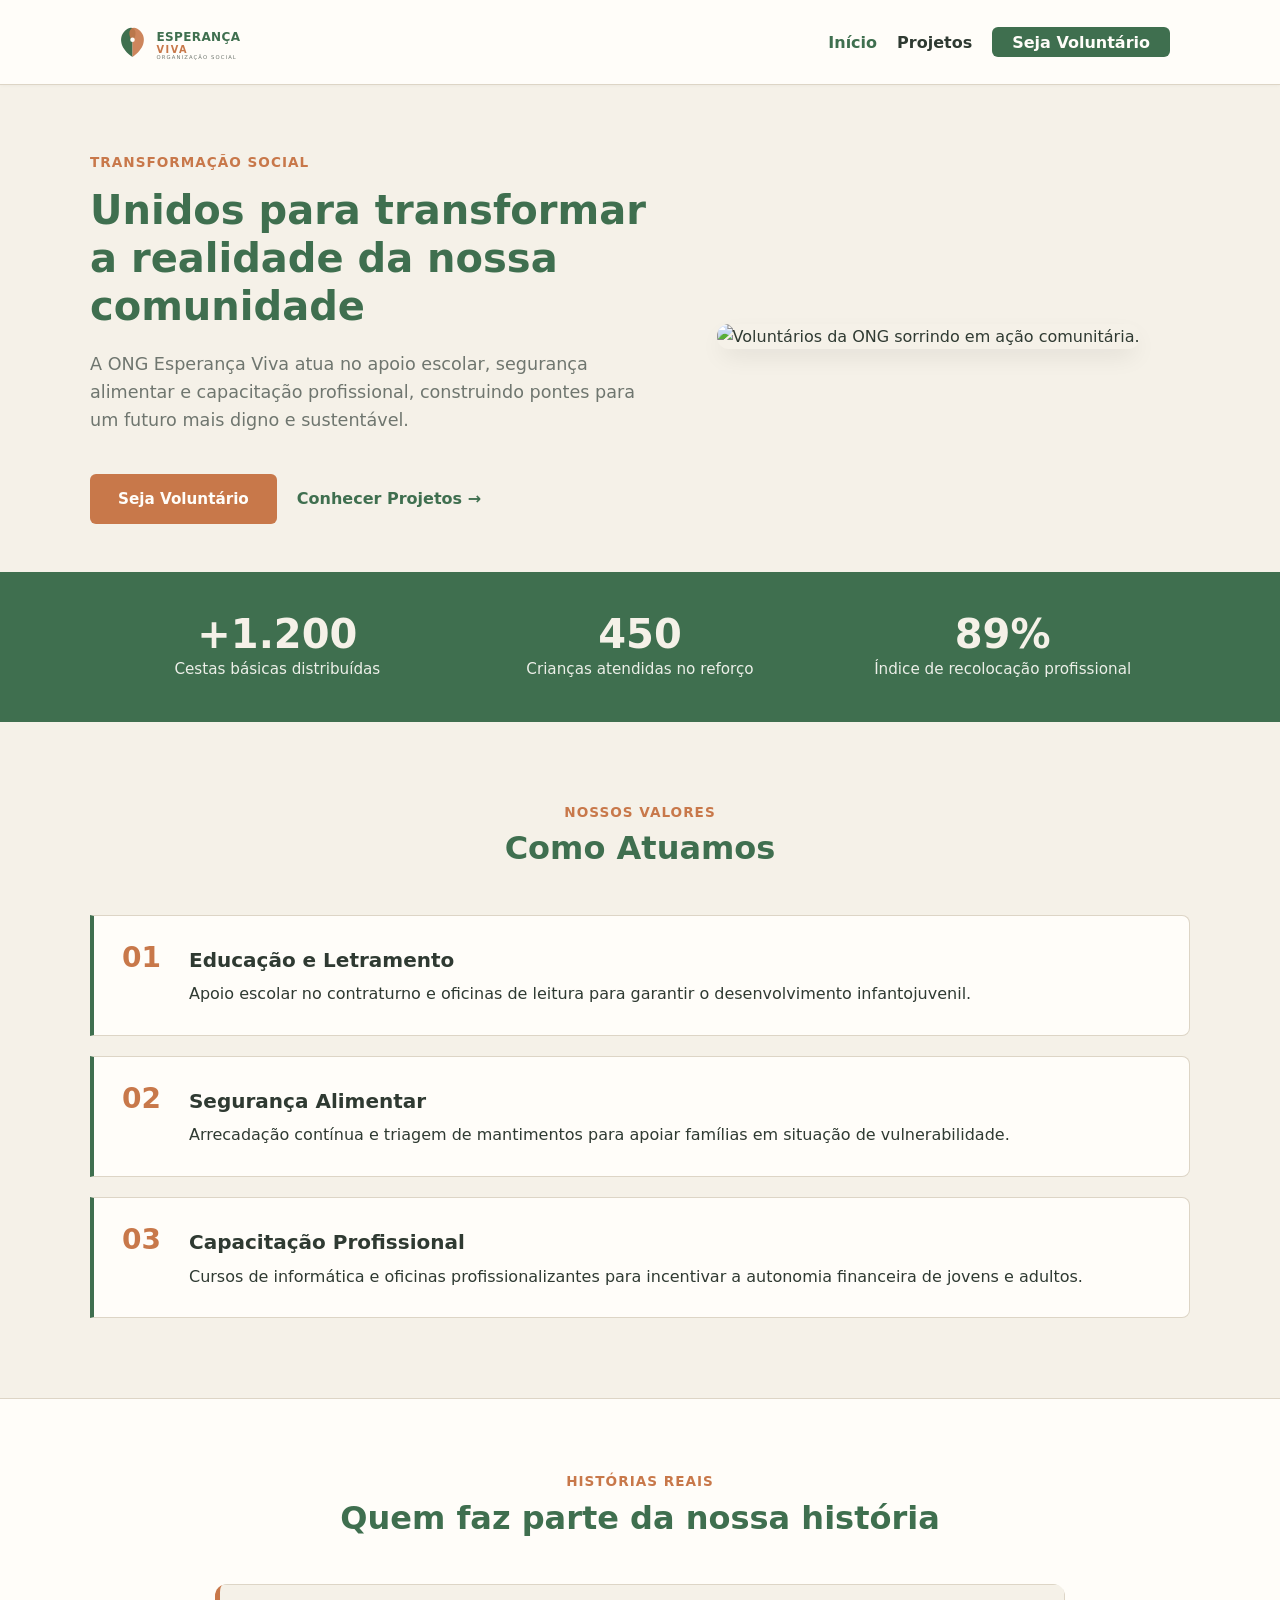
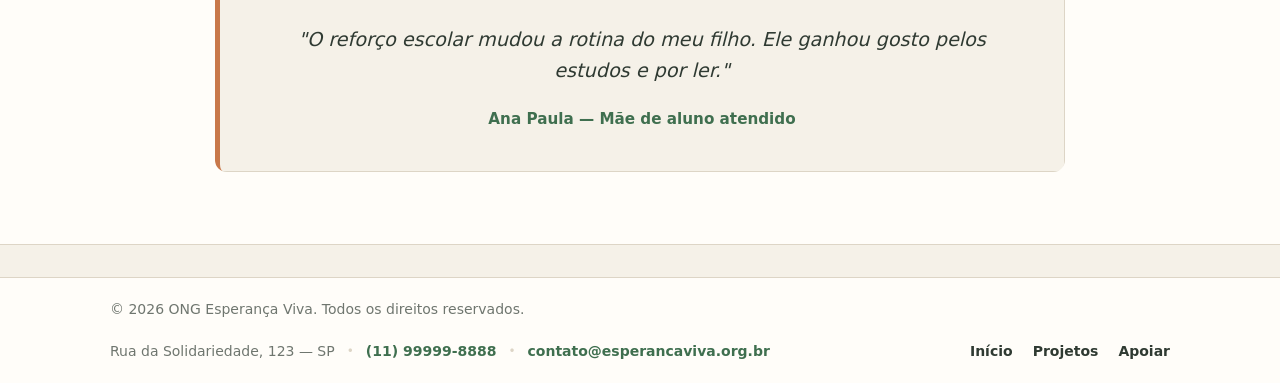
==== commit e15f2e40: "feat: refatora design tokens, padroniza feedback e implementa menu responsivo - Adiciona tokens de e" ====
--- a/index.html
+++ b/index.html
@@ -3,21 +3,31 @@
 <head>
   <meta charset="UTF-8">
   <meta name="viewport" content="width=device-width, initial-scale=1.0">
-  <meta name="description" content="Site institucional da ONG Esperança Viva. Transformando vidas através da educação, combate à fome e capacitação.">
-  <title>Início - ONG Esperança Viva</title>
+  <meta name="description" content="ONG Esperança Viva - Transformando vidas através de projetos sociais, educação e apoio comunitário.">
+  <title>ONG Esperança Viva - Início</title>
+  <!-- Favicon do Site -->
   <link rel="icon" type="image/svg+xml" href="assets/img/favicon.svg">
-  <link rel="stylesheet" href="assets/css/style.css?v=8.0">
+  <link rel="stylesheet" href="assets/css/style.css">
 </head>
 <body>
 
+  <!-- Cabeçalho Institucional com Menu Inline (Desktop) e Hambúrguer (Mobile) -->
   <header class="header-site">
     <a href="#conteudo-principal" class="sr-only">Pular para o conteúdo principal</a>
     <div class="container header-container">
       <a href="index.html" class="logo-container">
-        <img src="assets/img/logo.svg" alt="Logotipo da ONG Esperança Viva" width="180" height="60">
+        <img src="assets/img/logo.svg" alt="Logotipo da ONG Esperança Viva com duas mãos entrelaçadas formando um coração" width="180" height="60">
       </a>
+
+      <!-- Checkbox oculto para gerir o estado Aberto/Fechado via CSS -->
+      <input type="checkbox" id="menu-toggle-index" class="menu-toggle-checkbox" aria-label="Abrir menu de navegação">
+      <label for="menu-toggle-index" class="menu-toggle-label" tabindex="0">
+        <span class="hamburger-icon" aria-hidden="true"></span>
+      </label>
+
+      <!-- Navegação Principal -->
       <nav aria-label="Navegação Principal">
-        <ul>
+        <ul class="nav-menu">
           <li><a href="index.html" aria-current="page">Início</a></li>
           <li><a href="projetos.html">Projetos</a></li>
           <li><a href="cadastro.html" class="btn-nav">Seja Voluntário</a></li>
@@ -26,119 +36,128 @@
     </div>
   </header>
 
+  <!-- Conteúdo Principal -->
   <main id="conteudo-principal">
-    <section class="hero-section container" aria-labelledby="titulo-principal">
+    
+    <!-- Hero Section -->
+    <section class="hero-section container">
       <div class="hero-grid">
         <div class="hero-textos">
-          <span class="tag-destaque">Transformação Social e Solidariedade</span>
-          <h1 id="titulo-principal">Esperança e Oportunidades para a Nossa Comunidade</h1>
+          <span class="tag-destaque">Transformação Social</span>
+          <h1>Unidos para transformar a realidade da nossa comunidade</h1>
           <p class="hero-descricao">
-            A ONG Esperança Viva atua no fortalecimento de famílias em situação de vulnerabilidade, 
-            promovendo educação de qualidade, segurança alimentar e autonomia profissional.
+            A ONG Esperança Viva atua no apoio escolar, segurança alimentar e capacitação profissional, 
+            construindo pontes para um futuro mais digno e sustentável.
           </p>
           <div class="hero-cta">
-            <a href="cadastro.html" class="btn btn-primario">Quero me Cadastrar</a>
-            <a href="projetos.html" class="btn-link">Conhecer os Projetos &rarr;</a>
+            <a href="cadastro.html" class="btn btn-primario">Seja Voluntário</a>
+            <a href="projetos.html" class="btn-link">Conhecer Projetos &rarr;</a>
           </div>
         </div>
         <div class="hero-media">
-          <figure>
-            <img src="assets/img/voluntarios-acao.jpeg" alt="Grupo de voluntários organizando doações." width="800" height="450">
-            <figcaption class="sr-only">Voluntários reunidos em ação comunitária.</figcaption>
-          </figure>
+          <img src="assets/img/hero-ong.jpeg" alt="Voluntários da ONG sorrindo em ação comunitária." loading="lazy">
         </div>
       </div>
     </section>
 
-    <section class="metricas-banner" aria-label="Indicadores de Impacto Social">
-      <div class="container metricas-grid">
-        <div class="metrica-item">
-          <span class="metrica-numero">+1.200</span>
-          <span class="metrica-texto">Cestas básicas entregues</span>
-        </div>
-        <div class="metrica-item">
-          <span class="metrica-numero">450+</span>
-          <span class="metrica-texto">Crianças atendidas no reforço</span>
-        </div>
-        <div class="metrica-item">
-          <span class="metrica-numero">94%</span>
-          <span class="metrica-texto">Frequência escolar mantida</span>
+    <!-- Métricas de Impacto -->
+    <section class="metricas-banner" aria-label="Métricas de Impacto">
+      <div class="container">
+        <div class="metricas-grid">
+          <div class="metrica-item">
+            <span class="metrica-numero">+1.200</span>
+            <span class="metrica-texto">Cestas básicas distribuídas</span>
+          </div>
+          <div class="metrica-item">
+            <span class="metrica-numero">450</span>
+            <span class="metrica-texto">Crianças atendidas no reforço</span>
+          </div>
+          <div class="metrica-item">
+            <span class="metrica-numero">89%</span>
+            <span class="metrica-texto">Índice de recolocação profissional</span>
+          </div>
         </div>
       </div>
     </section>
 
-    <section class="pilares-section container" aria-labelledby="titulo-pilares">
-      <div class="secao-cabecalho">
+    <!-- Pilares de Atuação -->
+    <section class="pilares-section container">
+      <div class="secao-cabecalho text-center">
         <span class="secao-subtitulo">Nossos Valores</span>
-        <h2 id="titulo-pilares">Como Atuamos na Comunidade</h2>
+        <h2>Como Atuamos</h2>
       </div>
+
       <div class="pilares-lista">
-        <article class="pilar-linha">
-          <span class="pilar-numero" aria-hidden="true">01</span>
+        <div class="pilar-linha">
+          <span class="pilar-numero">01</span>
           <div class="pilar-info">
-            <h3>Educação Transformadora</h3>
-            <p>Apoio escolar no contraturno para garantir o desenvolvimento cognitivo e cidadão de crianças e jovens.</p>
+            <h3>Educação e Letramento</h3>
+            <p>Apoio escolar no contraturno e oficinas de leitura para garantir o desenvolvimento infantojuvenil.</p>
           </div>
-        </article>
-        <article class="pilar-linha">
-          <span class="pilar-numero" aria-hidden="true">02</span>
+        </div>
+
+        <div class="pilar-linha">
+          <span class="pilar-numero">02</span>
           <div class="pilar-info">
             <h3>Segurança Alimentar</h3>
-            <p>Distribuição contínua de mantimentos e orientação nutricional para famílias em vulnerabilidade extrema.</p>
+            <p>Arrecadação contínua e triagem de mantimentos para apoiar famílias em situação de vulnerabilidade.</p>
           </div>
-        </article>
-        <article class="pilar-linha">
-          <span class="pilar-numero" aria-hidden="true">03</span>
+        </div>
+
+        <div class="pilar-linha">
+          <span class="pilar-numero">03</span>
           <div class="pilar-info">
             <h3>Capacitação Profissional</h3>
-            <p>Oficinas e cursos rápidos voltados à geração de renda e autonomia no mercado de trabalho.</p>
+            <p>Cursos de informática e oficinas profissionalizantes para incentivar a autonomia financeira de jovens e adultos.</p>
           </div>
-        </article>
+        </div>
       </div>
     </section>
 
+    <!-- Depoimentos (Carrossel Automático) -->
     <section class="depoimento-section" aria-labelledby="titulo-depoimentos">
       <div class="container">
         <div class="secao-cabecalho text-center">
           <span class="secao-subtitulo">Histórias Reais</span>
-          <h2 id="titulo-depoimentos">O Impacto na Vida de Quem Participa</h2>
+          <h2 id="titulo-depoimentos">Quem faz parte da nossa história</h2>
         </div>
+
         <div class="carrossel-auto-container">
           <ul class="carrossel-auto-track">
             <li class="depoimento-card-auto">
               <blockquote>
-                <p>&ldquo;O projeto mudou a rotina dos meus filhos. O reforço escolar trouxe alegria e melhorou muito as notas na escola.&rdquo;</p>
-                <cite>&mdash; Maria Rita, Mãe de aluno atendido</cite>
+                <p>"O reforço escolar mudou a rotina do meu filho. Ele ganhou gosto pelos estudos e por ler."</p>
+                <cite>Ana Paula — Mãe de aluno atendido</cite>
               </blockquote>
             </li>
             <li class="depoimento-card-auto">
               <blockquote>
-                <p>&ldquo;Ser voluntário na Esperança Viva abriu meus olhos para a força da união comunitária. É uma experiência transformadora.&rdquo;</p>
-                <cite>&mdash; Carlos Eduardo, Voluntário de Informática</cite>
+                <p>"Ser voluntário na triagem de alimentos abriu os meus olhos para a força da solidariedade."</p>
+                <cite>Carlos Eduardo — Voluntário</cite>
               </blockquote>
             </li>
             <li class="depoimento-card-auto">
               <blockquote>
-                <p>&ldquo;Com as oficinas consegui meu primeiro emprego formal. Hoje tenho estabilidade e perspectiva de futuro.&rdquo;</p>
-                <cite>&mdash; Beatriz Souza, Ex-aluna e Empregada</cite>
+                <p>"As oficinas profissionalizantes deram-me a oportunidade de conseguir o meu primeiro emprego."</p>
+                <cite>Mariana Souza — Ex-aluna da capacitação</cite>
               </blockquote>
             </li>
             <li class="depoimento-card-auto">
               <blockquote>
-                <p>&ldquo;O projeto mudou a rotina dos meus filhos. O reforço escolar trouxe alegria e melhorou muito as notas na escola.&rdquo;</p>
-                <cite>&mdash; Maria Rita, Mãe de aluno atendido</cite>
+                <p>"O reforço escolar mudou a rotina do meu filho. Ele ganhou gosto pelos estudos e por ler."</p>
+                <cite>Ana Paula — Mãe de aluno atendido</cite>
               </blockquote>
             </li>
             <li class="depoimento-card-auto">
               <blockquote>
-                <p>&ldquo;Ser voluntário na Esperança Viva abriu meus olhos para a força da união comunitária. É uma experiência transformadora.&rdquo;</p>
-                <cite>&mdash; Carlos Eduardo, Voluntário de Informática</cite>
+                <p>"Ser voluntário na triagem de alimentos abriu os meus olhos para a força da solidariedade."</p>
+                <cite>Carlos Eduardo — Voluntário</cite>
               </blockquote>
             </li>
             <li class="depoimento-card-auto">
               <blockquote>
-                <p>&ldquo;Com as oficinas consegui meu primeiro emprego formal. Hoje tenho estabilidade e perspectiva de futuro.&rdquo;</p>
-                <cite>&mdash; Beatriz Souza, Ex-aluna e Empregada</cite>
+                <p>"As oficinas profissionalizantes deram-me a oportunidade de conseguir o meu primeiro emprego."</p>
+                <cite>Mariana Souza — Ex-aluna da capacitação</cite>
               </blockquote>
             </li>
           </ul>
@@ -146,34 +165,9 @@
       </div>
     </section>
 
-    <section class="transparencia-cta-section container" aria-labelledby="titulo-relatorio">
-      <div class="transparencia-container">
-        <div class="transparencia-grid">
-          <div class="transparencia-texto">
-            <span class="secao-subtitulo">Prestação de Contas</span>
-            <h2 id="titulo-relatorio">Relatório de Impacto e Transparência</h2>
-            <p>
-              Publicamos anualmente os resultados sociais e financeiros das nossas iniciativas. 
-              A transparência é o pilar que garante a confiança de doadores, parceiros e da comunidade atendida.
-            </p>
-            <div class="transparencia-botoes">
-              <a href="relatorio-impacto.html" target="_blank" class="btn btn-primario">Visualizar Relatório (PDF)</a>
-              <a href="cadastro.html" class="btn btn-secundario">Apoiar Novos Projetos</a>
-            </div>
-          </div>
-          <div class="transparencia-destaque-box">
-            <h3>Destaques do Último Período</h3>
-            <ul>
-              <li><strong>Educação:</strong> 94% de frequência escolar mantida pelos alunos atendidos.</li>
-              <li><strong>Alimentação:</strong> Mais de 1.200 cestas básicas e 10 toneladas de alimentos entregues.</li>
-              <li><strong>Empregabilidade:</strong> 45% dos formandos recolocados no mercado de trabalho.</li>
-            </ul>
-          </div>
-        </div>
-      </div>
-    </section>
   </main>
 
+  <!-- Rodapé Minimalista -->
   <footer class="footer-site">
     <div class="container footer-compacto-container">
       <div class="footer-copy">
@@ -181,9 +175,9 @@
       </div>
       <address class="footer-contato-linha">
         <span>Rua da Solidariedade, 123 — SP</span>
-        <span class="divisor" aria-hidden="true">•</span>
+        <span class="divisor">•</span>
         <a href="tel:+5511999998888">(11) 99999-8888</a>
-        <span class="divisor" aria-hidden="true">•</span>
+        <span class="divisor">•</span>
         <a href="mailto:contato@esperancaviva.org.br">contato@esperancaviva.org.br</a>
       </address>
       <nav class="footer-links-linha" aria-label="Links do rodapé">
--- a/assets/css/style.css
+++ b/assets/css/style.css
@@ -1,7 +1,8 @@
 /* ==========================================================================
-   1. RESET E VARIÁVEIS DE CORES
+   1. RESET E VARIÁVEIS DE CORES E ESPAÇAMENTOS (DESIGN TOKENS)
    ========================================================================== */
 :root {
+  /* Cores Institucionais */
   --primary-color: #3f6f4f;       /* Verde institucional */
   --primary-hover: #31583e;       /* Verde escuro */
   --accent-color: #c8784a;        /* Terracota */
@@ -13,6 +14,13 @@
   --white: #fffdf9;               /* Branco quente */
   --border-color: #ddd5c6;        /* Bege acinzentado */
   --focus-ring: #7da286;          /* Verde suave */
+
+  /* Tokens de Espaçamento Padronizados */
+  --space-1: 0.35rem;
+  --space-2: 0.75rem;
+  --space-3: 1.25rem;
+  --space-4: 1.75rem;
+  --space-5: 2.5rem;
 }
 
 * {
@@ -43,16 +51,20 @@
 .container {
   max-width: 1100px;
   margin: 0 auto;
-  padding: 0 1.5rem;
+  padding: 0 var(--space-3);
 }
 
 /* ==========================================================================
-   2. CABEÇALHO E NAVEGAÇÃO
+   2. CABEÇALHO E NAVEGAÇÃO — DESKTOP (INLINE) & MOBILE (HAMBÚRGUER)
+   Estratégia Responsiva e Estados Interativos:
+   - Desktop: Menu horizontal inline, com indicadores de estado ativo e transições suaves.
+   - Mobile: Menu hambúrguer interativo controlado por input[type="checkbox"] oculto,
+     gerindo os estados de abertura/fechamento e foco por teclado de forma semântica.
    ========================================================================== */
 .header-site {
   background-color: var(--white);
   border-bottom: 1px solid var(--border-color);
-  padding: 1rem 0;
+  padding: var(--space-2) 0;
   position: sticky;
   top: 0;
   z-index: 100;
@@ -69,36 +81,53 @@
   display: block;
 }
 
-nav ul {
+/* Navegação Padrão (Desktop) */
+.nav-menu {
   display: flex;
   list-style: none;
-  gap: 1.5rem;
+  gap: var(--space-3);
   align-items: center;
 }
 
-nav a {
+.nav-menu a {
   text-decoration: none;
   color: var(--text-main);
   font-weight: 600;
-  padding: 0.5rem 0;
-  transition: color 0.2s;
-}
-
-nav a[aria-current="page"],
-nav a:hover {
-  color: var(--primary-color);
+  padding: var(--space-1) 0;
+  transition: color 0.2s, background-color 0.2s;
+  outline: none;
+}
+
+/* Estados Interativos: Hover e Foco por Teclado */
+.nav-menu a:hover,
+.nav-menu a:focus {
+  color: var(--primary-color);
+}
+
+/* Estado Ativo (Página Atual - WAI-ARIA) */
+.nav-menu a[aria-current="page"] {
+  color: var(--primary-color);
+  font-weight: 700;
 }
 
 .btn-nav {
   background-color: var(--primary-color);
   color: var(--white) !important;
-  padding: 0.5rem 1.25rem !important;
+  padding: var(--space-1) 1.25rem !important;
   border-radius: 6px;
   transition: background-color 0.2s !important;
 }
 
-.btn-nav:hover {
+.btn-nav:hover,
+.btn-nav:focus {
   background-color: var(--primary-hover) !important;
+  box-shadow: 0 0 0 3px var(--focus-ring);
+}
+
+/* Controlo do Menu Hambúrguer (Oculto em Desktop) */
+.menu-toggle-checkbox,
+.menu-toggle-label {
+  display: none;
 }
 
 /* ==========================================================================
@@ -122,26 +151,27 @@
   text-transform: uppercase;
   letter-spacing: 1px;
   color: var(--accent-color);
-  margin-bottom: 0.75rem;
+  margin-bottom: var(--space-2);
 }
 
 .hero-textos h1 {
   font-size: 2.5rem;
   line-height: 1.2;
   color: var(--primary-color);
-  margin-bottom: 1.25rem;
+  margin-bottom: var(--space-3);
 }
 
 .hero-descricao {
   font-size: 1.1rem;
   color: var(--text-muted);
-  margin-bottom: 2rem;
+  margin-bottom: var(--space-5);
 }
 
 .hero-cta {
   display: flex;
   align-items: center;
-  gap: 1.5rem;
+  gap: var(--space-3);
+  flex-wrap: wrap;
 }
 
 .btn-link {
@@ -165,13 +195,13 @@
 .metricas-banner {
   background-color: var(--primary-color);
   color: var(--white);
-  padding: 3rem 0;
+  padding: var(--space-5) 0;
 }
 
 .metricas-grid {
   display: grid;
   grid-template-columns: repeat(auto-fit, minmax(200px, 1fr));
-  gap: 2rem;
+  gap: var(--space-4);
   text-align: center;
 }
 
@@ -194,7 +224,7 @@
 }
 
 .secao-cabecalho {
-  margin-bottom: 2.5rem;
+  margin-bottom: var(--space-5);
 }
 
 .secao-cabecalho.text-center {
@@ -218,14 +248,14 @@
 .pilares-lista {
   display: flex;
   flex-direction: column;
-  gap: 1.5rem;
+  gap: var(--space-3);
 }
 
 .pilar-linha {
   display: flex;
   align-items: flex-start;
-  gap: 2rem;
-  padding: 1.75rem;
+  gap: var(--space-4);
+  padding: var(--space-4);
   background-color: var(--white);
   border-radius: 0 8px 8px 0;
   border: 1px solid var(--border-color);
@@ -241,7 +271,7 @@
 
 .pilar-info h3 {
   font-size: 1.25rem;
-  margin-bottom: 0.35rem;
+  margin-bottom: var(--space-1);
 }
 
 /* ==========================================================================
@@ -256,7 +286,7 @@
 
 .carrossel-auto-container {
   max-width: 850px;
-  margin: 2rem auto 0 auto;
+  margin: var(--space-5) auto 0 auto;
   overflow: hidden;
   border-radius: 12px;
 }
@@ -281,7 +311,7 @@
   border: 1px solid var(--border-color);
   border-left: 5px solid var(--accent-color);
   border-radius: 8px;
-  padding: 2.5rem;
+  padding: var(--space-5);
   box-sizing: border-box;
   text-align: center;
 }
@@ -291,7 +321,7 @@
   font-style: italic;
   color: var(--text-main);
   line-height: 1.6;
-  margin-bottom: 1rem;
+  margin-bottom: var(--space-3);
 }
 
 .depoimento-card-auto cite {
@@ -319,7 +349,7 @@
   border: 1px solid var(--border-color);
   border-radius: 12px;
   margin-top: 3.5rem;
-  padding: 2.5rem;
+  padding: var(--space-5);
   box-shadow: 0 4px 6px -1px rgba(0, 0, 0, 0.03);
 }
 
@@ -330,7 +360,7 @@
 .transparencia-grid {
   display: grid;
   grid-template-columns: 1.2fr 0.8fr;
-  gap: 2.5rem;
+  gap: var(--space-5);
   align-items: center;
 }
 
@@ -345,27 +375,27 @@
   text-transform: uppercase;
   letter-spacing: 1px;
   color: var(--accent-color);
-  margin-bottom: 0.35rem;
+  margin-bottom: var(--space-1);
   display: block;
 }
 
 .transparencia-texto h2 {
   font-size: 1.85rem;
   color: var(--primary-color);
-  margin-bottom: 1rem;
+  margin-bottom: var(--space-3);
   line-height: 1.25;
 }
 
 .transparencia-texto p {
   font-size: 1rem;
   color: var(--text-muted);
-  margin-bottom: 1.75rem;
+  margin-bottom: var(--space-4);
   line-height: 1.6;
 }
 
 .transparencia-botoes {
   display: flex;
-  gap: 1rem;
+  gap: var(--space-3);
   flex-wrap: wrap;
 }
 
@@ -373,7 +403,7 @@
   background-color: var(--bg-light);
   border: 1px solid var(--border-color);
   border-left: 4px solid var(--primary-color);
-  padding: 1.75rem;
+  padding: var(--space-4);
   border-radius: 8px;
   box-sizing: border-box;
 }
@@ -381,7 +411,7 @@
 .transparencia-destaque-box h3 {
   font-size: 1.15rem;
   color: var(--primary-color);
-  margin-bottom: 1rem;
+  margin-bottom: var(--space-3);
 }
 
 .transparencia-destaque-box ul {
@@ -390,7 +420,7 @@
   margin: 0 !important;
   display: flex;
   flex-direction: column;
-  gap: 0.85rem;
+  gap: var(--space-2);
 }
 
 .transparencia-destaque-box li {
@@ -400,20 +430,20 @@
 }
 
 /* ==========================================================================
-   6. PÁGINA DE PROJETOS (PROJETOS.HTML)
+   6. PÁGINA DE PROJETOS E FAMÍLIA DE FEEDBACK (BADGES)
    ========================================================================== */
 .secao-projetos-page {
-  padding: 3rem 1.5rem 4rem 1.5rem;
+  padding: 3rem var(--space-3) 4rem var(--space-3);
 }
 
 .projetos-intro {
-  margin-bottom: 2.5rem;
+  margin-bottom: var(--space-5);
 }
 
 .projetos-intro h1 {
   font-size: 2.25rem;
   color: var(--primary-color);
-  margin-bottom: 0.75rem;
+  margin-bottom: var(--space-2);
 }
 
 .projetos-intro p {
@@ -425,20 +455,20 @@
 .secao-titulo-interna {
   font-size: 1.5rem;
   color: var(--primary-color);
-  margin-bottom: 1.5rem;
+  margin-bottom: var(--space-4);
 }
 
 .projetos-grid {
   display: grid;
   grid-template-columns: repeat(auto-fit, minmax(320px, 1fr));
-  gap: 2rem;
+  gap: var(--space-4);
 }
 
 .card-projeto {
   background-color: var(--white);
   border: 1px solid var(--border-color);
   border-radius: 10px;
-  padding: 1.75rem;
+  padding: var(--space-4);
   display: flex;
   flex-direction: column;
   box-shadow: 0 4px 6px -1px rgba(0, 0, 0, 0.03);
@@ -447,18 +477,18 @@
 .card-projeto h3 {
   font-size: 1.35rem;
   color: var(--primary-color);
-  margin-bottom: 0.5rem;
+  margin-bottom: var(--space-1);
 }
 
 .tag-publico {
   font-size: 0.9rem;
   color: var(--text-muted);
-  margin-bottom: 1rem;
+  margin-bottom: var(--space-3);
 }
 
 .projeto-media {
   margin-top: auto;
-  padding-top: 1.25rem;
+  padding-top: var(--space-3);
   text-align: center;
 }
 
@@ -472,11 +502,33 @@
 .projeto-media figcaption {
   font-size: 0.85rem;
   color: var(--text-muted);
-  margin-top: 0.5rem;
+  margin-top: var(--space-1);
+}
+
+/* Família de Feedbacks: Badges padronizadas */
+.badge-status {
+  display: inline-block;
+  padding: 0.25rem 0.75rem;
+  font-size: 0.75rem;
+  font-weight: 700;
+  text-transform: uppercase;
+  border-radius: 50px;
+  margin-bottom: var(--space-2);
+  letter-spacing: 0.5px;
+}
+
+.badge-ativo {
+  background-color: rgba(63, 111, 79, 0.15);
+  color: var(--primary-color);
+}
+
+.badge-pausado {
+  background-color: rgba(200, 120, 74, 0.15);
+  color: var(--accent-color);
 }
 
 /* ==========================================================================
-   7. BOTÕES E FORMULÁRIO DE CADASTRO (CADASTRO.HTML)
+   7. BOTÕES E FORMULÁRIO DE CADASTRO
    ========================================================================== */
 .btn {
   padding: 0.8rem 1.75rem;
@@ -495,8 +547,10 @@
   color: var(--white);
 }
 
-.btn-primario:hover {
+.btn-primario:hover,
+.btn-primario:focus {
   background-color: var(--accent-hover);
+  box-shadow: 0 0 0 3px rgba(200, 120, 74, 0.3);
 }
 
 .btn-secundario {
@@ -504,15 +558,17 @@
   color: var(--text-main);
 }
 
-.btn-secundario:hover {
+.btn-secundario:hover,
+.btn-secundario:focus {
   background-color: #e3dccd;
+  box-shadow: 0 0 0 3px rgba(238, 232, 220, 0.5);
 }
 
 fieldset {
   border: 1px solid var(--border-color);
   border-radius: 10px;
-  padding: 1.75rem;
-  margin-bottom: 1.5rem;
+  padding: var(--space-4);
+  margin-bottom: var(--space-4);
   background-color: var(--white);
 }
 
@@ -526,15 +582,15 @@
 .form-grid {
   display: flex;
   flex-wrap: wrap;
-  gap: 1.25rem;
-  margin-top: 0.5rem;
+  gap: var(--space-3);
+  margin-top: var(--space-2);
 }
 
 .campo-grupo {
   display: flex;
   flex-direction: column;
-  gap: 0.35rem;
-  flex: 1 1 calc(50% - 1.25rem);
+  gap: var(--space-1);
+  flex: 1 1 calc(50% - var(--space-3));
   min-width: 250px;
 }
 
@@ -572,124 +628,12 @@
 
 .acoes-form {
   display: flex;
-  gap: 1rem;
-  margin-top: 1rem;
-}
-
-/* ==========================================================================
-   8. RODAPÉ MINIMALISTA E COMPACTO
-   ========================================================================== */
-.footer-site {
-  background-color: var(--white);
-  border-top: 1px solid var(--border-color);
-  padding: 1.25rem 0;
-  margin-top: 2rem;
-}
-
-.footer-compacto-container {
-  display: flex;
-  justify-content: space-between;
-  align-items: center;
+  gap: var(--space-3);
+  margin-top: var(--space-3);
   flex-wrap: wrap;
-  gap: 1rem;
-  font-size: 0.875rem;
-  color: var(--text-muted);
-}
-
-.footer-copy p {
-  margin: 0;
-  color: var(--text-muted);
-}
-
-.footer-contato-linha {
-  font-style: normal;
-  display: flex;
-  align-items: center;
-  gap: 0.5rem;
-  flex-wrap: wrap;
-}
-
-.footer-contato-linha a {
-  color: var(--primary-color);
-  text-decoration: none;
-  font-weight: 600;
-}
-
-.footer-contato-linha a:hover {
-  text-decoration: underline;
-}
-
-.footer-contato-linha .divisor {
-  color: var(--border-color);
-  font-size: 0.75rem;
-}
-
-.footer-links-linha ul {
-  display: flex;
-  list-style: none;
-  gap: 1.25rem;
-  margin: 0;
-  padding: 0;
-}
-
-.footer-links-linha a {
-  color: var(--text-main);
-  text-decoration: none;
-  font-weight: 600;
-  transition: color 0.2s;
-}
-
-.footer-links-linha a:hover {
-  color: var(--primary-color);
-}
-
-/* ==========================================================================
-   9. RESPONSIVIDADE (MOBILE & TABLETS)
-   ========================================================================== */
-@media (max-width: 850px) {
-  .hero-grid,
-  .transparencia-grid {
-    grid-template-columns: 1fr;
-    gap: 2rem;
-  }
-
-  .transparencia-cta-section {
-    padding: 1.5rem;
-  }
-  
-  .hero-botoes, .hero-cta, .transparencia-botoes {
-    justify-content: center;
-  }
-
-  .header-container {
-    flex-direction: column;
-    gap: 1rem;
-  }
-
-  .pilar-linha {
-    flex-direction: column;
-    gap: 0.5rem;
-  }
-
-  .footer-compacto-container {
-    flex-direction: column;
-    text-align: center;
-    justify-content: center;
-    gap: 0.75rem;
-  }
-
-  .footer-contato-linha {
-    justify-content: center;
-  }
-
-  .campo-grupo {
-    flex: 1 1 100%;
-  }
-}
-
-/* ==========================================================================
-   COMPONENTE: TOAST / NOTIFICAÇÃO FLUTUANTE
-   ========================================================================== */
+}
+
+/* Família de Feedbacks: Toast / Notificação Flutuante Padronizada */
 .toast-notificacao {
   position: fixed;
   bottom: 20px;
@@ -706,27 +650,199 @@
   gap: 0.75rem;
 }
 
-
 /* ==========================================================================
-   COMPONENTE: BADGES DE STATUS (PÁGINA DE PROJETOS)
+   8. RODAPÉ MINIMALISTA E COMPACTO
    ========================================================================== */
-.badge-status {
-  display: inline-block;
-  padding: 0.25rem 0.75rem;
+.footer-site {
+  background-color: var(--white);
+  border-top: 1px solid var(--border-color);
+  padding: 1.25rem 0;
+  margin-top: 2rem;
+}
+
+.footer-compacto-container {
+  display: flex;
+  justify-content: space-between;
+  align-items: center;
+  flex-wrap: wrap;
+  gap: var(--space-3);
+  font-size: 0.875rem;
+  color: var(--text-muted);
+}
+
+.footer-copy p {
+  margin: 0;
+  color: var(--text-muted);
+}
+
+.footer-contato-linha {
+  font-style: normal;
+  display: flex;
+  align-items: center;
+  gap: var(--space-2);
+  flex-wrap: wrap;
+}
+
+.footer-contato-linha a {
+  color: var(--primary-color);
+  text-decoration: none;
+  font-weight: 600;
+}
+
+.footer-contato-linha a:hover {
+  text-decoration: underline;
+}
+
+.footer-contato-linha .divisor {
+  color: var(--border-color);
   font-size: 0.75rem;
-  font-weight: 700;
-  text-transform: uppercase;
-  border-radius: 50px;
-  margin-bottom: 0.75rem;
-  letter-spacing: 0.5px;
-}
-
-.badge-ativo {
-  background-color: rgba(63, 111, 79, 0.15);
-  color: var(--primary-color);
-}
-
-.badge-pausado {
-  background-color: rgba(200, 120, 74, 0.15);
-  color: var(--accent-color);
+}
+
+.footer-links-linha ul {
+  display: flex;
+  list-style: none;
+  gap: var(--space-3);
+  margin: 0;
+  padding: 0;
+}
+
+.footer-links-linha a {
+  color: var(--text-main);
+  text-decoration: none;
+  font-weight: 600;
+  transition: color 0.2s;
+}
+
+.footer-links-linha a:hover {
+  color: var(--primary-color);
+}
+
+/* ==========================================================================
+   9. RESPONSIVIDADE E COMPORTAMENTO MOBILE DO MENU HAMBÚRGUER (max-width: 850px)
+   ========================================================================== */
+@media (max-width: 850px) {
+  .hero-grid,
+  .transparencia-grid {
+    grid-template-columns: 1fr;
+    gap: var(--space-4);
+  }
+
+  .transparencia-cta-section {
+    padding: var(--space-3);
+  }
+  
+  .hero-botoes, .hero-cta, .transparencia-botoes {
+    justify-content: center;
+  }
+
+  /* Exibir o botão hambúrguer no mobile */
+  .menu-toggle-label {
+    display: flex;
+    flex-direction: column;
+    justify-content: space-between;
+    width: 30px;
+    height: 22px;
+    cursor: pointer;
+    z-index: 101;
+  }
+
+  .hamburger-icon,
+  .hamburger-icon::before,
+  .hamburger-icon::after {
+    content: '';
+    display: block;
+    width: 100%;
+    height: 3px;
+    background-color: var(--primary-color);
+    border-radius: 2px;
+    transition: transform 0.3s ease, opacity 0.3s ease;
+  }
+
+  .hamburger-icon {
+    position: relative;
+    top: 9px;
+  }
+
+  .hamburger-icon::before {
+    position: absolute;
+    top: -9px;
+  }
+
+  .hamburger-icon::after {
+    position: absolute;
+    top: 9px;
+  }
+
+  /* Esconder o menu de navegação por padrão no estado FECHADO */
+  .header-site nav {
+    display: none;
+    width: 100%;
+    background-color: var(--white);
+    position: absolute;
+    top: 100%;
+    left: 0;
+    border-bottom: 1px solid var(--border-color);
+    box-shadow: 0 4px 6px -1px rgba(0, 0, 0, 0.05);
+    padding: var(--space-3) 0;
+  }
+
+  .nav-menu {
+    flex-direction: column;
+    align-items: center;
+    gap: var(--space-2);
+    width: 100%;
+  }
+
+  .nav-menu li {
+    width: 100%;
+    text-align: center;
+  }
+
+  .nav-menu a {
+    display: block;
+    padding: var(--space-2);
+    width: 100%;
+  }
+
+  /* Estado ABERTO: Ativado quando o checkbox está marcado (:checked) */
+  .menu-toggle-checkbox:checked ~ nav {
+    display: block;
+  }
+
+  /* Transformação animada do ícone de hambúrguer para "X" (Estado Aberto) */
+  .menu-toggle-checkbox:checked ~ .menu-toggle-label .hamburger-icon {
+    background-color: transparent;
+  }
+
+  .menu-toggle-checkbox:checked ~ .menu-toggle-label .hamburger-icon::before {
+    transform: rotate(45deg);
+    top: 0;
+  }
+
+  .menu-toggle-checkbox:checked ~ .menu-toggle-label .hamburger-icon::after {
+    transform: rotate(-45deg);
+    top: 0;
+  }
+
+  /* Foco por teclado acessível no rótulo do menu hambúrguer */
+  .menu-toggle-label:focus {
+    outline: 2px solid var(--primary-color);
+    outline-offset: 4px;
+    border-radius: 4px;
+  }
+
+  .footer-compacto-container {
+    flex-direction: column;
+    text-align: center;
+    justify-content: center;
+    gap: var(--space-2);
+  }
+
+  .footer-contato-linha {
+    justify-content: center;
+  }
+
+  .campo-grupo {
+    flex: 1 1 100%;
+  }
 }
